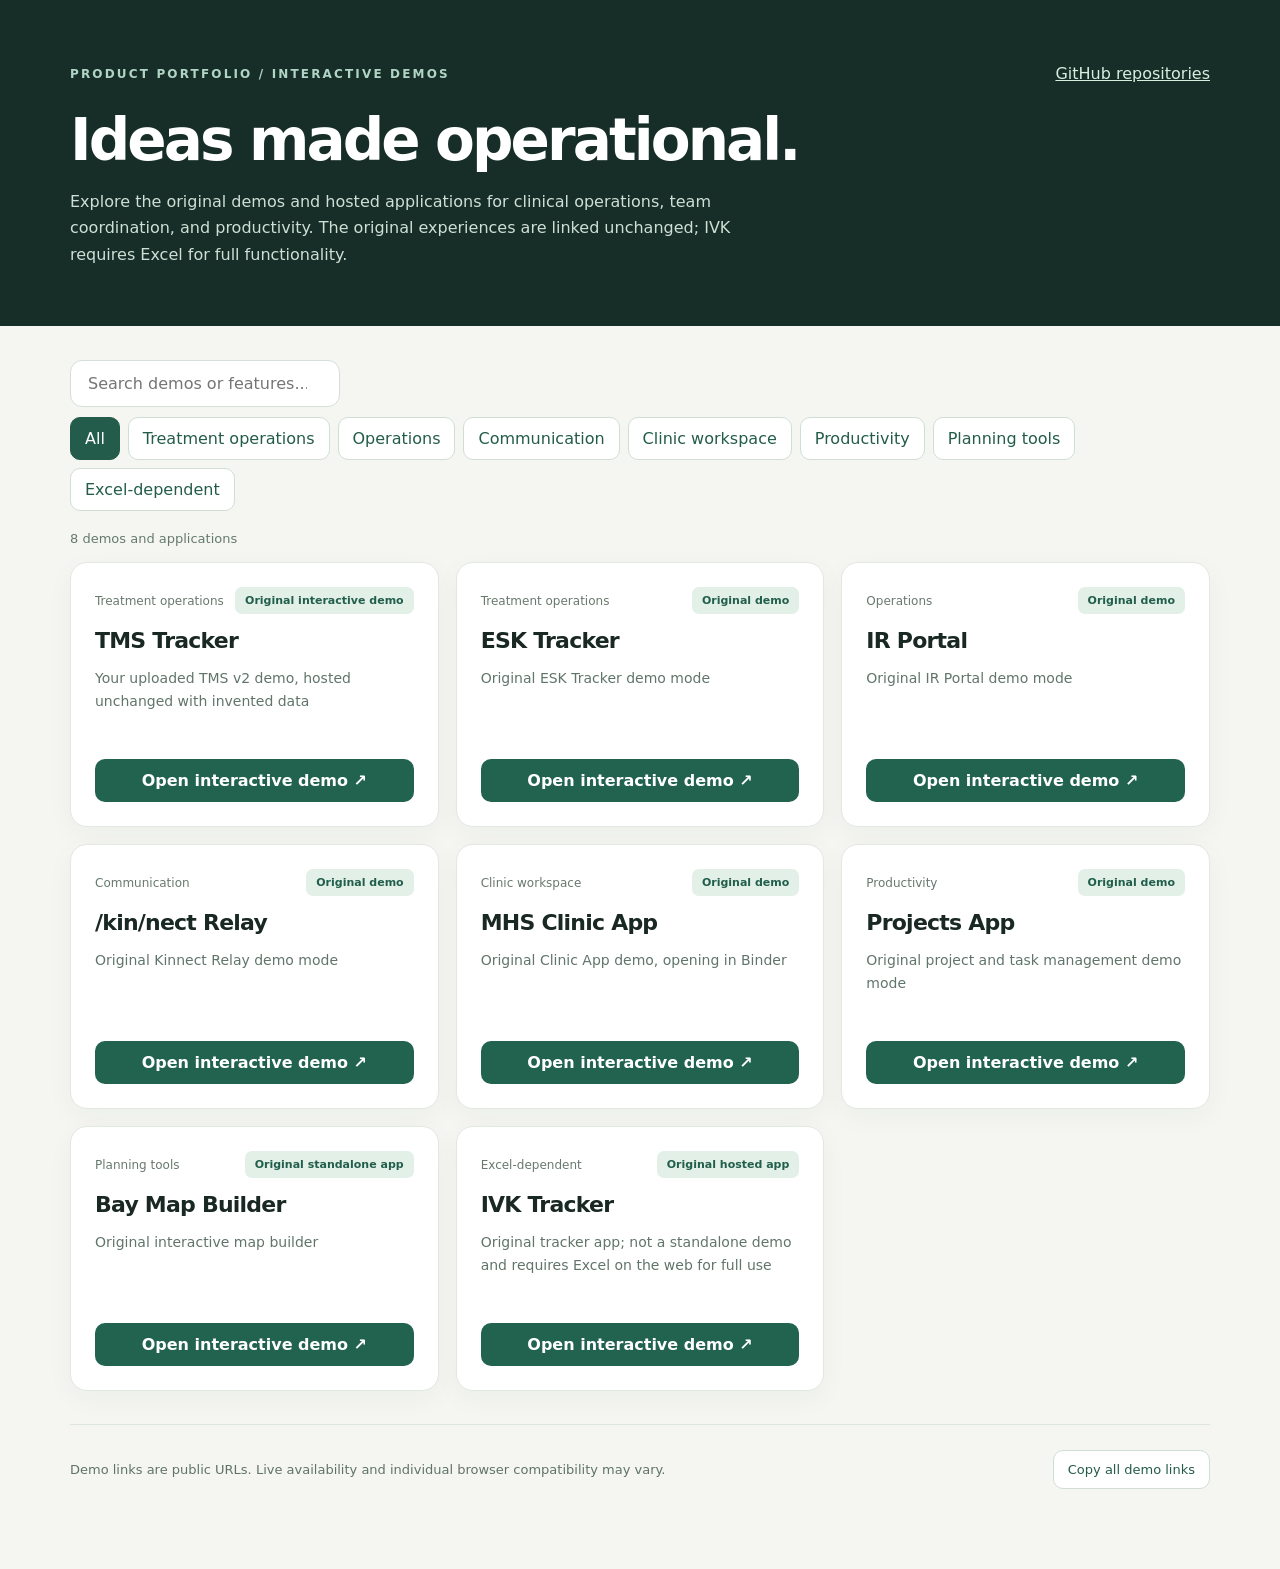
==== showcase/index.html @ 15d0f331 "Use only original interactive demo URLs in showcase; mark IVK as Excel-dependent" ====
<!doctype html><html lang="en"><head><meta charset="utf-8"><meta name="viewport" content="width=device-width,initial-scale=1"><meta name="description" content="Interactive software demonstrations and product prototypes"><title>Demo Library · Product Portfolio</title><style>:root{font-family:Inter,"Segoe UI",system-ui,sans-serif;background:#f5f6f2;color:#192823}*{box-sizing:border-box}body{margin:0}header{background:#172e28;color:#fff;padding:64px max(24px,calc((100vw - 1140px)/2)) 58px}header .kicker{font-size:12px;text-transform:uppercase;letter-spacing:.18em;color:#b0d5c5;font-weight:700}h1{font-size:clamp(35px,5vw,58px);font-weight:650;letter-spacing:-.05em;margin:14px 0 18px;line-height:1.07;max-width:730px}header p{max-width:700px;color:#cfdfd6;font-size:16px;line-height:1.65;margin:0}.headnav{display:flex;justify-content:space-between;align-items:center;gap:12px;flex-wrap:wrap;margin-bottom:26px}header a{color:#d4efe0}main{max-width:1188px;margin:auto;padding:34px 24px 80px}.controls{display:flex;gap:10px;flex-wrap:wrap;align-items:center;justify-content:space-between;margin-bottom:20px}input{padding:13px 17px;border:1px solid #d3dfd8;background:#fff;border-radius:12px;min-width:270px;font:inherit;color:inherit}.filters{display:flex;gap:8px;flex-wrap:wrap}button{font:inherit;cursor:pointer;border:1px solid #d0ded5;border-radius:10px;padding:11px 14px;background:#fff;color:#235c4a}button.active{background:#235c4a;color:white;border-color:#235c4a}.count{font-size:13px;color:#657a6d;margin-bottom:16px}.grid{display:grid;grid-template-columns:repeat(auto-fill,minmax(300px,1fr));gap:17px}.card{background:#fff;border:1px solid #e2e9e1;border-radius:17px;padding:24px;display:flex;flex-direction:column;gap:12px;min-height:265px;box-shadow:0 8px 28px #203c2c0a}.card .top{display:flex;align-items:center;justify-content:space-between;gap:8px}.tag{font-size:11px;font-weight:650;color:#215e4b;background:#e2f0e8;padding:7px 10px;border-radius:7px}.type{font-size:12px;color:#68796e}h2{font-size:22px;letter-spacing:-.035em;margin:2px 0}.desc{font-size:14px;color:#61756a;line-height:1.6;margin:0;flex:1}.card a{color:#fff;background:#21634e;text-decoration:none;text-align:center;border-radius:10px;padding:12px 13px;font-weight:600}.card a:hover{background:#194b3b}.card a:focus-visible,button:focus-visible,input:focus-visible{outline:3px solid #6bb89a;outline-offset:3px}.bottom{display:flex;justify-content:space-between;align-items:center;margin-top:33px;padding-top:25px;border-top:1px solid #dce6de;font-size:13px;color:#607367;gap:16px;flex-wrap:wrap}.bottom a{color:#215e4b}@media(max-width:600px){header{padding:37px 24px}main{padding:24px 16px 55px}input{width:100%;min-width:0}.grid{grid-template-columns:1fr}}</style></head><body><header><div class="headnav"><div class="kicker">Product portfolio / Interactive demos</div><a href="https://github.com/brendannyates" target="_blank" rel="noopener noreferrer">GitHub repositories</a></div><h1>Ideas made operational.</h1><p>Explore the original demos and hosted applications for clinical operations, team coordination, and productivity. The original experiences are linked unchanged; IVK requires Excel for full functionality.</p></header><main><div class="controls"><input id="search" type="search" placeholder="Search demos or features..." aria-label="Search demos"><div class="filters" id="filters"></div></div><div class="count" id="count"></div><div class="grid" id="grid"></div><div class="bottom"><span>Demo links are public URLs. Live availability and individual browser compatibility may vary.</span><button id="copy">Copy all demo links</button></div></main><script>const entries=[["TMS Tracker","Treatment operations","Original interactive demo","Your uploaded TMS v2 demo, hosted unchanged with invented data","https://brendannyates.github.io/tms-tracker/demo-v2-original.html"],["ESK Tracker","Treatment operations","Original demo","Original ESK Tracker demo mode","https://brendannyates.github.io/esk-tracker/taskpane.html?demo=1"],["IR Portal","Operations","Original demo","Original IR Portal demo mode","https://brendannyates.github.io/IR-Portal/taskpane.html?demo=1"],["/kin/nect Relay","Communication","Original demo","Original Kinnect Relay demo mode","https://brendannyates.github.io/kinnect-addin/taskpane.html?demo=1"],["MHS Clinic App","Clinic workspace","Original demo","Original Clinic App demo, opening in Binder","https://brendannyates.github.io/mhs-clinic-app/?demo=1#binder"],["Projects App","Productivity","Original demo","Original project and task management demo mode","https://brendannyates.github.io/projects-app/?demo=1"],["Bay Map Builder","Planning tools","Original standalone app","Original interactive map builder","https://brendannyates.github.io/bay-map-builder/"],["IVK Tracker","Excel-dependent","Original hosted app","Original tracker app; not a standalone demo and requires Excel on the web for full use","https://brendannyates.github.io/ivk-tracker/"]];const filters=["All",...new Set(entries.map(x=>x[1]))];let selected="All";let search=document.getElementById("search"),out=document.getElementById("grid");const esc=s=>String(s).replace(/[&<>"']/g,c=>({"&":"&amp;","<":"&lt;",">":"&gt;",'"':"&quot;","'":"&#39;"}[c]));function render(){document.getElementById("filters").innerHTML=filters.map(t=>'<button class="'+(t===selected?"active":"")+'" data-filter="'+esc(t)+'">'+esc(t)+'</button>').join("");let q=search.value.toLowerCase().trim();let a=entries.filter(x=>(selected==="All"||x[1]===selected)&&x.join(" ").toLowerCase().includes(q));document.getElementById("count").textContent=a.length+" demos and applications";out.innerHTML=a.map(x=>'<article class="card"><div class="top"><span class="type">'+esc(x[1])+'</span><span class="tag">'+esc(x[2])+'</span></div><h2>'+esc(x[0])+'</h2><p class="desc">'+esc(x[3])+'</p><a href="'+esc(x[4])+'" target="_blank" rel="noopener noreferrer">Open interactive demo ↗</a></article>').join("");if(!a.length)out.innerHTML='<p>No matching demos.</p>'};document.getElementById("filters").addEventListener("click",e=>{let b=e.target.closest("button");if(b){selected=b.dataset.filter;render()}});search.addEventListener("input",render);document.getElementById("copy").addEventListener("click",async()=>{let s=entries.map(x=>x[0]+": "+x[4]).join("\n");try{await navigator.clipboard.writeText(s);document.getElementById("copy").textContent="Copied"}catch{let a=document.createElement("textarea");a.value=s;document.body.append(a);a.select();document.execCommand("copy");a.remove();document.getElementById("copy").textContent="Copied"}});render();</script></body></html>
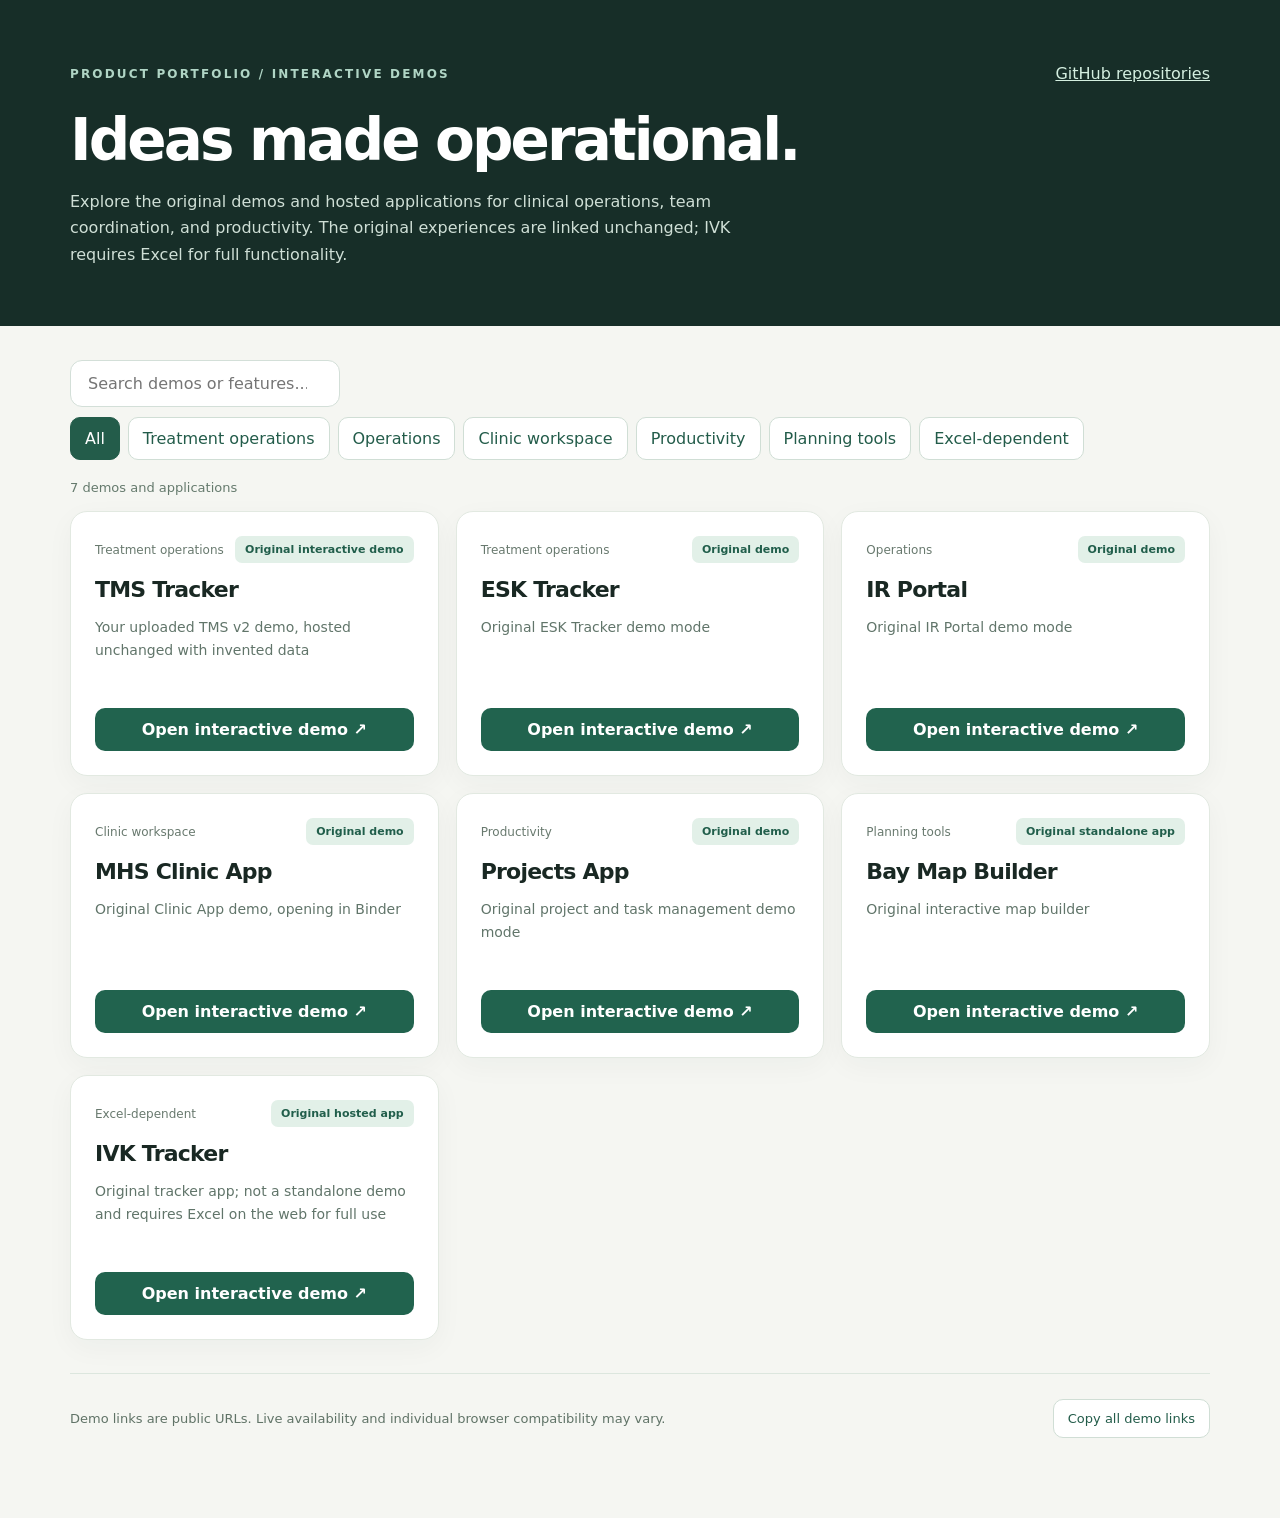
==== commit 2e6cac4a: "Remove Kinnect Relay from master demo directory" ====
--- a/showcase/index.html
+++ b/showcase/index.html
@@ -1 +1 @@
-<!doctype html><html lang="en"><head><meta charset="utf-8"><meta name="viewport" content="width=device-width,initial-scale=1"><meta name="description" content="Interactive software demonstrations and product prototypes"><title>Demo Library · Product Portfolio</title><style>:root{font-family:Inter,"Segoe UI",system-ui,sans-serif;background:#f5f6f2;color:#192823}*{box-sizing:border-box}body{margin:0}header{background:#172e28;color:#fff;padding:64px max(24px,calc((100vw - 1140px)/2)) 58px}header .kicker{font-size:12px;text-transform:uppercase;letter-spacing:.18em;color:#b0d5c5;font-weight:700}h1{font-size:clamp(35px,5vw,58px);font-weight:650;letter-spacing:-.05em;margin:14px 0 18px;line-height:1.07;max-width:730px}header p{max-width:700px;color:#cfdfd6;font-size:16px;line-height:1.65;margin:0}.headnav{display:flex;justify-content:space-between;align-items:center;gap:12px;flex-wrap:wrap;margin-bottom:26px}header a{color:#d4efe0}main{max-width:1188px;margin:auto;padding:34px 24px 80px}.controls{display:flex;gap:10px;flex-wrap:wrap;align-items:center;justify-content:space-between;margin-bottom:20px}input{padding:13px 17px;border:1px solid #d3dfd8;background:#fff;border-radius:12px;min-width:270px;font:inherit;color:inherit}.filters{display:flex;gap:8px;flex-wrap:wrap}button{font:inherit;cursor:pointer;border:1px solid #d0ded5;border-radius:10px;padding:11px 14px;background:#fff;color:#235c4a}button.active{background:#235c4a;color:white;border-color:#235c4a}.count{font-size:13px;color:#657a6d;margin-bottom:16px}.grid{display:grid;grid-template-columns:repeat(auto-fill,minmax(300px,1fr));gap:17px}.card{background:#fff;border:1px solid #e2e9e1;border-radius:17px;padding:24px;display:flex;flex-direction:column;gap:12px;min-height:265px;box-shadow:0 8px 28px #203c2c0a}.card .top{display:flex;align-items:center;justify-content:space-between;gap:8px}.tag{font-size:11px;font-weight:650;color:#215e4b;background:#e2f0e8;padding:7px 10px;border-radius:7px}.type{font-size:12px;color:#68796e}h2{font-size:22px;letter-spacing:-.035em;margin:2px 0}.desc{font-size:14px;color:#61756a;line-height:1.6;margin:0;flex:1}.card a{color:#fff;background:#21634e;text-decoration:none;text-align:center;border-radius:10px;padding:12px 13px;font-weight:600}.card a:hover{background:#194b3b}.card a:focus-visible,button:focus-visible,input:focus-visible{outline:3px solid #6bb89a;outline-offset:3px}.bottom{display:flex;justify-content:space-between;align-items:center;margin-top:33px;padding-top:25px;border-top:1px solid #dce6de;font-size:13px;color:#607367;gap:16px;flex-wrap:wrap}.bottom a{color:#215e4b}@media(max-width:600px){header{padding:37px 24px}main{padding:24px 16px 55px}input{width:100%;min-width:0}.grid{grid-template-columns:1fr}}</style></head><body><header><div class="headnav"><div class="kicker">Product portfolio / Interactive demos</div><a href="https://github.com/brendannyates" target="_blank" rel="noopener noreferrer">GitHub repositories</a></div><h1>Ideas made operational.</h1><p>Explore the original demos and hosted applications for clinical operations, team coordination, and productivity. The original experiences are linked unchanged; IVK requires Excel for full functionality.</p></header><main><div class="controls"><input id="search" type="search" placeholder="Search demos or features..." aria-label="Search demos"><div class="filters" id="filters"></div></div><div class="count" id="count"></div><div class="grid" id="grid"></div><div class="bottom"><span>Demo links are public URLs. Live availability and individual browser compatibility may vary.</span><button id="copy">Copy all demo links</button></div></main><script>const entries=[["TMS Tracker","Treatment operations","Original interactive demo","Your uploaded TMS v2 demo, hosted unchanged with invented data","https://brendannyates.github.io/tms-tracker/demo-v2-original.html"],["ESK Tracker","Treatment operations","Original demo","Original ESK Tracker demo mode","https://brendannyates.github.io/esk-tracker/taskpane.html?demo=1"],["IR Portal","Operations","Original demo","Original IR Portal demo mode","https://brendannyates.github.io/IR-Portal/taskpane.html?demo=1"],["/kin/nect Relay","Communication","Original demo","Original Kinnect Relay demo mode","https://brendannyates.github.io/kinnect-addin/taskpane.html?demo=1"],["MHS Clinic App","Clinic workspace","Original demo","Original Clinic App demo, opening in Binder","https://brendannyates.github.io/mhs-clinic-app/?demo=1#binder"],["Projects App","Productivity","Original demo","Original project and task management demo mode","https://brendannyates.github.io/projects-app/?demo=1"],["Bay Map Builder","Planning tools","Original standalone app","Original interactive map builder","https://brendannyates.github.io/bay-map-builder/"],["IVK Tracker","Excel-dependent","Original hosted app","Original tracker app; not a standalone demo and requires Excel on the web for full use","https://brendannyates.github.io/ivk-tracker/"]];const filters=["All",...new Set(entries.map(x=>x[1]))];let selected="All";let search=document.getElementById("search"),out=document.getElementById("grid");const esc=s=>String(s).replace(/[&<>"']/g,c=>({"&":"&amp;","<":"&lt;",">":"&gt;",'"':"&quot;","'":"&#39;"}[c]));function render(){document.getElementById("filters").innerHTML=filters.map(t=>'<button class="'+(t===selected?"active":"")+'" data-filter="'+esc(t)+'">'+esc(t)+'</button>').join("");let q=search.value.toLowerCase().trim();let a=entries.filter(x=>(selected==="All"||x[1]===selected)&&x.join(" ").toLowerCase().includes(q));document.getElementById("count").textContent=a.length+" demos and applications";out.innerHTML=a.map(x=>'<article class="card"><div class="top"><span class="type">'+esc(x[1])+'</span><span class="tag">'+esc(x[2])+'</span></div><h2>'+esc(x[0])+'</h2><p class="desc">'+esc(x[3])+'</p><a href="'+esc(x[4])+'" target="_blank" rel="noopener noreferrer">Open interactive demo ↗</a></article>').join("");if(!a.length)out.innerHTML='<p>No matching demos.</p>'};document.getElementById("filters").addEventListener("click",e=>{let b=e.target.closest("button");if(b){selected=b.dataset.filter;render()}});search.addEventListener("input",render);document.getElementById("copy").addEventListener("click",async()=>{let s=entries.map(x=>x[0]+": "+x[4]).join("\n");try{await navigator.clipboard.writeText(s);document.getElementById("copy").textContent="Copied"}catch{let a=document.createElement("textarea");a.value=s;document.body.append(a);a.select();document.execCommand("copy");a.remove();document.getElementById("copy").textContent="Copied"}});render();</script></body></html>+<!doctype html><html lang="en"><head><meta charset="utf-8"><meta name="viewport" content="width=device-width,initial-scale=1"><meta name="description" content="Interactive software demonstrations and product prototypes"><title>Demo Library · Product Portfolio</title><style>:root{font-family:Inter,"Segoe UI",system-ui,sans-serif;background:#f5f6f2;color:#192823}*{box-sizing:border-box}body{margin:0}header{background:#172e28;color:#fff;padding:64px max(24px,calc((100vw - 1140px)/2)) 58px}header .kicker{font-size:12px;text-transform:uppercase;letter-spacing:.18em;color:#b0d5c5;font-weight:700}h1{font-size:clamp(35px,5vw,58px);font-weight:650;letter-spacing:-.05em;margin:14px 0 18px;line-height:1.07;max-width:730px}header p{max-width:700px;color:#cfdfd6;font-size:16px;line-height:1.65;margin:0}.headnav{display:flex;justify-content:space-between;align-items:center;gap:12px;flex-wrap:wrap;margin-bottom:26px}header a{color:#d4efe0}main{max-width:1188px;margin:auto;padding:34px 24px 80px}.controls{display:flex;gap:10px;flex-wrap:wrap;align-items:center;justify-content:space-between;margin-bottom:20px}input{padding:13px 17px;border:1px solid #d3dfd8;background:#fff;border-radius:12px;min-width:270px;font:inherit;color:inherit}.filters{display:flex;gap:8px;flex-wrap:wrap}button{font:inherit;cursor:pointer;border:1px solid #d0ded5;border-radius:10px;padding:11px 14px;background:#fff;color:#235c4a}button.active{background:#235c4a;color:white;border-color:#235c4a}.count{font-size:13px;color:#657a6d;margin-bottom:16px}.grid{display:grid;grid-template-columns:repeat(auto-fill,minmax(300px,1fr));gap:17px}.card{background:#fff;border:1px solid #e2e9e1;border-radius:17px;padding:24px;display:flex;flex-direction:column;gap:12px;min-height:265px;box-shadow:0 8px 28px #203c2c0a}.card .top{display:flex;align-items:center;justify-content:space-between;gap:8px}.tag{font-size:11px;font-weight:650;color:#215e4b;background:#e2f0e8;padding:7px 10px;border-radius:7px}.type{font-size:12px;color:#68796e}h2{font-size:22px;letter-spacing:-.035em;margin:2px 0}.desc{font-size:14px;color:#61756a;line-height:1.6;margin:0;flex:1}.card a{color:#fff;background:#21634e;text-decoration:none;text-align:center;border-radius:10px;padding:12px 13px;font-weight:600}.card a:hover{background:#194b3b}.card a:focus-visible,button:focus-visible,input:focus-visible{outline:3px solid #6bb89a;outline-offset:3px}.bottom{display:flex;justify-content:space-between;align-items:center;margin-top:33px;padding-top:25px;border-top:1px solid #dce6de;font-size:13px;color:#607367;gap:16px;flex-wrap:wrap}.bottom a{color:#215e4b}@media(max-width:600px){header{padding:37px 24px}main{padding:24px 16px 55px}input{width:100%;min-width:0}.grid{grid-template-columns:1fr}}</style></head><body><header><div class="headnav"><div class="kicker">Product portfolio / Interactive demos</div><a href="https://github.com/brendannyates" target="_blank" rel="noopener noreferrer">GitHub repositories</a></div><h1>Ideas made operational.</h1><p>Explore the original demos and hosted applications for clinical operations, team coordination, and productivity. The original experiences are linked unchanged; IVK requires Excel for full functionality.</p></header><main><div class="controls"><input id="search" type="search" placeholder="Search demos or features..." aria-label="Search demos"><div class="filters" id="filters"></div></div><div class="count" id="count"></div><div class="grid" id="grid"></div><div class="bottom"><span>Demo links are public URLs. Live availability and individual browser compatibility may vary.</span><button id="copy">Copy all demo links</button></div></main><script>const entries=[["TMS Tracker","Treatment operations","Original interactive demo","Your uploaded TMS v2 demo, hosted unchanged with invented data","https://brendannyates.github.io/tms-tracker/demo-v2-original.html"],["ESK Tracker","Treatment operations","Original demo","Original ESK Tracker demo mode","https://brendannyates.github.io/esk-tracker/taskpane.html?demo=1"],["IR Portal","Operations","Original demo","Original IR Portal demo mode","https://brendannyates.github.io/IR-Portal/taskpane.html?demo=1"],["MHS Clinic App","Clinic workspace","Original demo","Original Clinic App demo, opening in Binder","https://brendannyates.github.io/mhs-clinic-app/?demo=1#binder"],["Projects App","Productivity","Original demo","Original project and task management demo mode","https://brendannyates.github.io/projects-app/?demo=1"],["Bay Map Builder","Planning tools","Original standalone app","Original interactive map builder","https://brendannyates.github.io/bay-map-builder/"],["IVK Tracker","Excel-dependent","Original hosted app","Original tracker app; not a standalone demo and requires Excel on the web for full use","https://brendannyates.github.io/ivk-tracker/"]];const filters=["All",...new Set(entries.map(x=>x[1]))];let selected="All";let search=document.getElementById("search"),out=document.getElementById("grid");const esc=s=>String(s).replace(/[&<>"']/g,c=>({"&":"&amp;","<":"&lt;",">":"&gt;",'"':"&quot;","'":"&#39;"}[c]));function render(){document.getElementById("filters").innerHTML=filters.map(t=>'<button class="'+(t===selected?"active":"")+'" data-filter="'+esc(t)+'">'+esc(t)+'</button>').join("");let q=search.value.toLowerCase().trim();let a=entries.filter(x=>(selected==="All"||x[1]===selected)&&x.join(" ").toLowerCase().includes(q));document.getElementById("count").textContent=a.length+" demos and applications";out.innerHTML=a.map(x=>'<article class="card"><div class="top"><span class="type">'+esc(x[1])+'</span><span class="tag">'+esc(x[2])+'</span></div><h2>'+esc(x[0])+'</h2><p class="desc">'+esc(x[3])+'</p><a href="'+esc(x[4])+'" target="_blank" rel="noopener noreferrer">Open interactive demo ↗</a></article>').join("");if(!a.length)out.innerHTML='<p>No matching demos.</p>'};document.getElementById("filters").addEventListener("click",e=>{let b=e.target.closest("button");if(b){selected=b.dataset.filter;render()}});search.addEventListener("input",render);document.getElementById("copy").addEventListener("click",async()=>{let s=entries.map(x=>x[0]+": "+x[4]).join("\n");try{await navigator.clipboard.writeText(s);document.getElementById("copy").textContent="Copied"}catch{let a=document.createElement("textarea");a.value=s;document.body.append(a);a.select();document.execCommand("copy");a.remove();document.getElementById("copy").textContent="Copied"}});render();</script></body></html>
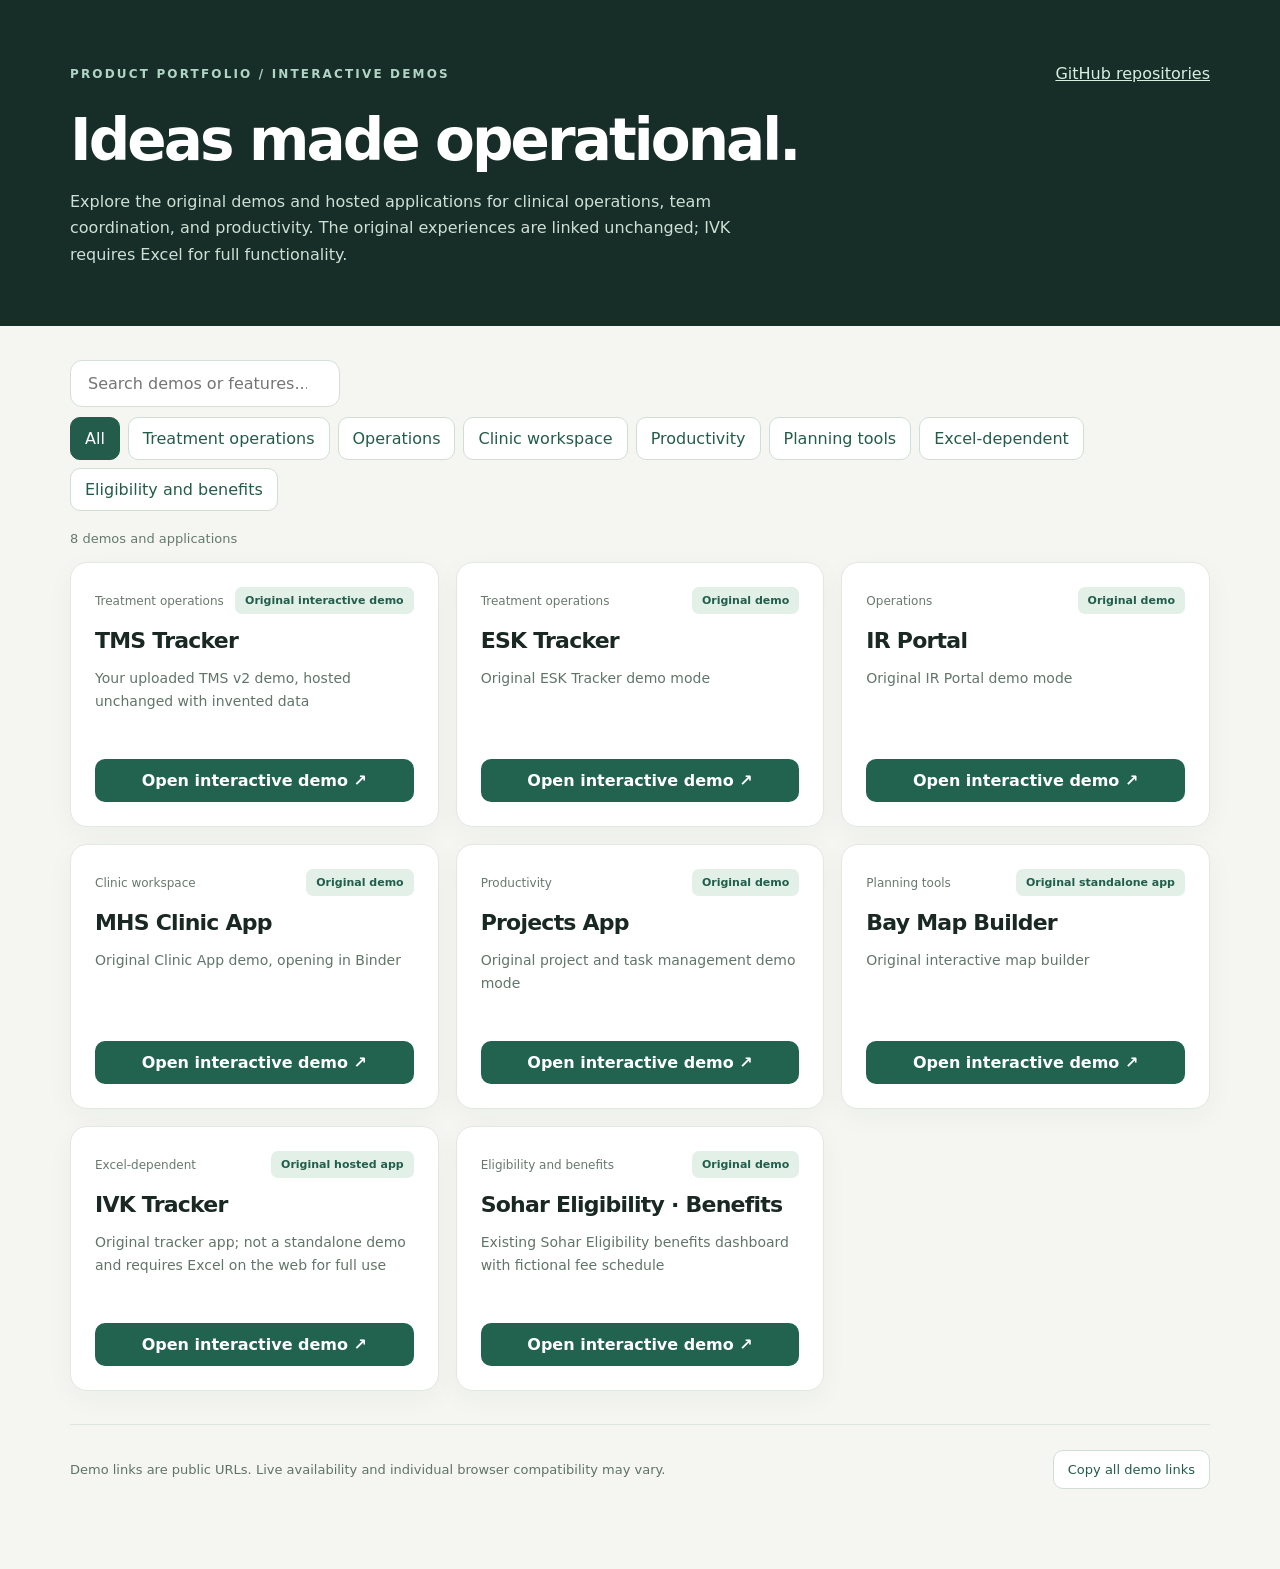
==== commit 76731818: "Add original Sohar Eligibility benefits dashboard demo to master directory" ====
--- a/showcase/index.html
+++ b/showcase/index.html
@@ -1 +1 @@
-<!doctype html><html lang="en"><head><meta charset="utf-8"><meta name="viewport" content="width=device-width,initial-scale=1"><meta name="description" content="Interactive software demonstrations and product prototypes"><title>Demo Library · Product Portfolio</title><style>:root{font-family:Inter,"Segoe UI",system-ui,sans-serif;background:#f5f6f2;color:#192823}*{box-sizing:border-box}body{margin:0}header{background:#172e28;color:#fff;padding:64px max(24px,calc((100vw - 1140px)/2)) 58px}header .kicker{font-size:12px;text-transform:uppercase;letter-spacing:.18em;color:#b0d5c5;font-weight:700}h1{font-size:clamp(35px,5vw,58px);font-weight:650;letter-spacing:-.05em;margin:14px 0 18px;line-height:1.07;max-width:730px}header p{max-width:700px;color:#cfdfd6;font-size:16px;line-height:1.65;margin:0}.headnav{display:flex;justify-content:space-between;align-items:center;gap:12px;flex-wrap:wrap;margin-bottom:26px}header a{color:#d4efe0}main{max-width:1188px;margin:auto;padding:34px 24px 80px}.controls{display:flex;gap:10px;flex-wrap:wrap;align-items:center;justify-content:space-between;margin-bottom:20px}input{padding:13px 17px;border:1px solid #d3dfd8;background:#fff;border-radius:12px;min-width:270px;font:inherit;color:inherit}.filters{display:flex;gap:8px;flex-wrap:wrap}button{font:inherit;cursor:pointer;border:1px solid #d0ded5;border-radius:10px;padding:11px 14px;background:#fff;color:#235c4a}button.active{background:#235c4a;color:white;border-color:#235c4a}.count{font-size:13px;color:#657a6d;margin-bottom:16px}.grid{display:grid;grid-template-columns:repeat(auto-fill,minmax(300px,1fr));gap:17px}.card{background:#fff;border:1px solid #e2e9e1;border-radius:17px;padding:24px;display:flex;flex-direction:column;gap:12px;min-height:265px;box-shadow:0 8px 28px #203c2c0a}.card .top{display:flex;align-items:center;justify-content:space-between;gap:8px}.tag{font-size:11px;font-weight:650;color:#215e4b;background:#e2f0e8;padding:7px 10px;border-radius:7px}.type{font-size:12px;color:#68796e}h2{font-size:22px;letter-spacing:-.035em;margin:2px 0}.desc{font-size:14px;color:#61756a;line-height:1.6;margin:0;flex:1}.card a{color:#fff;background:#21634e;text-decoration:none;text-align:center;border-radius:10px;padding:12px 13px;font-weight:600}.card a:hover{background:#194b3b}.card a:focus-visible,button:focus-visible,input:focus-visible{outline:3px solid #6bb89a;outline-offset:3px}.bottom{display:flex;justify-content:space-between;align-items:center;margin-top:33px;padding-top:25px;border-top:1px solid #dce6de;font-size:13px;color:#607367;gap:16px;flex-wrap:wrap}.bottom a{color:#215e4b}@media(max-width:600px){header{padding:37px 24px}main{padding:24px 16px 55px}input{width:100%;min-width:0}.grid{grid-template-columns:1fr}}</style></head><body><header><div class="headnav"><div class="kicker">Product portfolio / Interactive demos</div><a href="https://github.com/brendannyates" target="_blank" rel="noopener noreferrer">GitHub repositories</a></div><h1>Ideas made operational.</h1><p>Explore the original demos and hosted applications for clinical operations, team coordination, and productivity. The original experiences are linked unchanged; IVK requires Excel for full functionality.</p></header><main><div class="controls"><input id="search" type="search" placeholder="Search demos or features..." aria-label="Search demos"><div class="filters" id="filters"></div></div><div class="count" id="count"></div><div class="grid" id="grid"></div><div class="bottom"><span>Demo links are public URLs. Live availability and individual browser compatibility may vary.</span><button id="copy">Copy all demo links</button></div></main><script>const entries=[["TMS Tracker","Treatment operations","Original interactive demo","Your uploaded TMS v2 demo, hosted unchanged with invented data","https://brendannyates.github.io/tms-tracker/demo-v2-original.html"],["ESK Tracker","Treatment operations","Original demo","Original ESK Tracker demo mode","https://brendannyates.github.io/esk-tracker/taskpane.html?demo=1"],["IR Portal","Operations","Original demo","Original IR Portal demo mode","https://brendannyates.github.io/IR-Portal/taskpane.html?demo=1"],["MHS Clinic App","Clinic workspace","Original demo","Original Clinic App demo, opening in Binder","https://brendannyates.github.io/mhs-clinic-app/?demo=1#binder"],["Projects App","Productivity","Original demo","Original project and task management demo mode","https://brendannyates.github.io/projects-app/?demo=1"],["Bay Map Builder","Planning tools","Original standalone app","Original interactive map builder","https://brendannyates.github.io/bay-map-builder/"],["IVK Tracker","Excel-dependent","Original hosted app","Original tracker app; not a standalone demo and requires Excel on the web for full use","https://brendannyates.github.io/ivk-tracker/"]];const filters=["All",...new Set(entries.map(x=>x[1]))];let selected="All";let search=document.getElementById("search"),out=document.getElementById("grid");const esc=s=>String(s).replace(/[&<>"']/g,c=>({"&":"&amp;","<":"&lt;",">":"&gt;",'"':"&quot;","'":"&#39;"}[c]));function render(){document.getElementById("filters").innerHTML=filters.map(t=>'<button class="'+(t===selected?"active":"")+'" data-filter="'+esc(t)+'">'+esc(t)+'</button>').join("");let q=search.value.toLowerCase().trim();let a=entries.filter(x=>(selected==="All"||x[1]===selected)&&x.join(" ").toLowerCase().includes(q));document.getElementById("count").textContent=a.length+" demos and applications";out.innerHTML=a.map(x=>'<article class="card"><div class="top"><span class="type">'+esc(x[1])+'</span><span class="tag">'+esc(x[2])+'</span></div><h2>'+esc(x[0])+'</h2><p class="desc">'+esc(x[3])+'</p><a href="'+esc(x[4])+'" target="_blank" rel="noopener noreferrer">Open interactive demo ↗</a></article>').join("");if(!a.length)out.innerHTML='<p>No matching demos.</p>'};document.getElementById("filters").addEventListener("click",e=>{let b=e.target.closest("button");if(b){selected=b.dataset.filter;render()}});search.addEventListener("input",render);document.getElementById("copy").addEventListener("click",async()=>{let s=entries.map(x=>x[0]+": "+x[4]).join("\n");try{await navigator.clipboard.writeText(s);document.getElementById("copy").textContent="Copied"}catch{let a=document.createElement("textarea");a.value=s;document.body.append(a);a.select();document.execCommand("copy");a.remove();document.getElementById("copy").textContent="Copied"}});render();</script></body></html>+<!doctype html><html lang="en"><head><meta charset="utf-8"><meta name="viewport" content="width=device-width,initial-scale=1"><meta name="description" content="Interactive software demonstrations and product prototypes"><title>Demo Library · Product Portfolio</title><style>:root{font-family:Inter,"Segoe UI",system-ui,sans-serif;background:#f5f6f2;color:#192823}*{box-sizing:border-box}body{margin:0}header{background:#172e28;color:#fff;padding:64px max(24px,calc((100vw - 1140px)/2)) 58px}header .kicker{font-size:12px;text-transform:uppercase;letter-spacing:.18em;color:#b0d5c5;font-weight:700}h1{font-size:clamp(35px,5vw,58px);font-weight:650;letter-spacing:-.05em;margin:14px 0 18px;line-height:1.07;max-width:730px}header p{max-width:700px;color:#cfdfd6;font-size:16px;line-height:1.65;margin:0}.headnav{display:flex;justify-content:space-between;align-items:center;gap:12px;flex-wrap:wrap;margin-bottom:26px}header a{color:#d4efe0}main{max-width:1188px;margin:auto;padding:34px 24px 80px}.controls{display:flex;gap:10px;flex-wrap:wrap;align-items:center;justify-content:space-between;margin-bottom:20px}input{padding:13px 17px;border:1px solid #d3dfd8;background:#fff;border-radius:12px;min-width:270px;font:inherit;color:inherit}.filters{display:flex;gap:8px;flex-wrap:wrap}button{font:inherit;cursor:pointer;border:1px solid #d0ded5;border-radius:10px;padding:11px 14px;background:#fff;color:#235c4a}button.active{background:#235c4a;color:white;border-color:#235c4a}.count{font-size:13px;color:#657a6d;margin-bottom:16px}.grid{display:grid;grid-template-columns:repeat(auto-fill,minmax(300px,1fr));gap:17px}.card{background:#fff;border:1px solid #e2e9e1;border-radius:17px;padding:24px;display:flex;flex-direction:column;gap:12px;min-height:265px;box-shadow:0 8px 28px #203c2c0a}.card .top{display:flex;align-items:center;justify-content:space-between;gap:8px}.tag{font-size:11px;font-weight:650;color:#215e4b;background:#e2f0e8;padding:7px 10px;border-radius:7px}.type{font-size:12px;color:#68796e}h2{font-size:22px;letter-spacing:-.035em;margin:2px 0}.desc{font-size:14px;color:#61756a;line-height:1.6;margin:0;flex:1}.card a{color:#fff;background:#21634e;text-decoration:none;text-align:center;border-radius:10px;padding:12px 13px;font-weight:600}.card a:hover{background:#194b3b}.card a:focus-visible,button:focus-visible,input:focus-visible{outline:3px solid #6bb89a;outline-offset:3px}.bottom{display:flex;justify-content:space-between;align-items:center;margin-top:33px;padding-top:25px;border-top:1px solid #dce6de;font-size:13px;color:#607367;gap:16px;flex-wrap:wrap}.bottom a{color:#215e4b}@media(max-width:600px){header{padding:37px 24px}main{padding:24px 16px 55px}input{width:100%;min-width:0}.grid{grid-template-columns:1fr}}</style></head><body><header><div class="headnav"><div class="kicker">Product portfolio / Interactive demos</div><a href="https://github.com/brendannyates" target="_blank" rel="noopener noreferrer">GitHub repositories</a></div><h1>Ideas made operational.</h1><p>Explore the original demos and hosted applications for clinical operations, team coordination, and productivity. The original experiences are linked unchanged; IVK requires Excel for full functionality.</p></header><main><div class="controls"><input id="search" type="search" placeholder="Search demos or features..." aria-label="Search demos"><div class="filters" id="filters"></div></div><div class="count" id="count"></div><div class="grid" id="grid"></div><div class="bottom"><span>Demo links are public URLs. Live availability and individual browser compatibility may vary.</span><button id="copy">Copy all demo links</button></div></main><script>const entries=[["TMS Tracker","Treatment operations","Original interactive demo","Your uploaded TMS v2 demo, hosted unchanged with invented data","https://brendannyates.github.io/tms-tracker/demo-v2-original.html"],["ESK Tracker","Treatment operations","Original demo","Original ESK Tracker demo mode","https://brendannyates.github.io/esk-tracker/taskpane.html?demo=1"],["IR Portal","Operations","Original demo","Original IR Portal demo mode","https://brendannyates.github.io/IR-Portal/taskpane.html?demo=1"],["MHS Clinic App","Clinic workspace","Original demo","Original Clinic App demo, opening in Binder","https://brendannyates.github.io/mhs-clinic-app/?demo=1#binder"],["Projects App","Productivity","Original demo","Original project and task management demo mode","https://brendannyates.github.io/projects-app/?demo=1"],["Bay Map Builder","Planning tools","Original standalone app","Original interactive map builder","https://brendannyates.github.io/bay-map-builder/"],["IVK Tracker","Excel-dependent","Original hosted app","Original tracker app; not a standalone demo and requires Excel on the web for full use","https://brendannyates.github.io/ivk-tracker/"],["Sohar Eligibility · Benefits","Eligibility and benefits","Original demo","Existing Sohar Eligibility benefits dashboard with fictional fee schedule","https://brendannyates.github.io/sohar-eligibility-addin/dashboard.html?fees=1&utm_source=chatgpt.com#benefits"]];const filters=["All",...new Set(entries.map(x=>x[1]))];let selected="All";let search=document.getElementById("search"),out=document.getElementById("grid");const esc=s=>String(s).replace(/[&<>"']/g,c=>({"&":"&amp;","<":"&lt;",">":"&gt;",'"':"&quot;","'":"&#39;"}[c]));function render(){document.getElementById("filters").innerHTML=filters.map(t=>'<button class="'+(t===selected?"active":"")+'" data-filter="'+esc(t)+'">'+esc(t)+'</button>').join("");let q=search.value.toLowerCase().trim();let a=entries.filter(x=>(selected==="All"||x[1]===selected)&&x.join(" ").toLowerCase().includes(q));document.getElementById("count").textContent=a.length+" demos and applications";out.innerHTML=a.map(x=>'<article class="card"><div class="top"><span class="type">'+esc(x[1])+'</span><span class="tag">'+esc(x[2])+'</span></div><h2>'+esc(x[0])+'</h2><p class="desc">'+esc(x[3])+'</p><a href="'+esc(x[4])+'" target="_blank" rel="noopener noreferrer">Open interactive demo ↗</a></article>').join("");if(!a.length)out.innerHTML='<p>No matching demos.</p>'};document.getElementById("filters").addEventListener("click",e=>{let b=e.target.closest("button");if(b){selected=b.dataset.filter;render()}});search.addEventListener("input",render);document.getElementById("copy").addEventListener("click",async()=>{let s=entries.map(x=>x[0]+": "+x[4]).join("\n");try{await navigator.clipboard.writeText(s);document.getElementById("copy").textContent="Copied"}catch{let a=document.createElement("textarea");a.value=s;document.body.append(a);a.select();document.execCommand("copy");a.remove();document.getElementById("copy").textContent="Copied"}});render();</script></body></html>
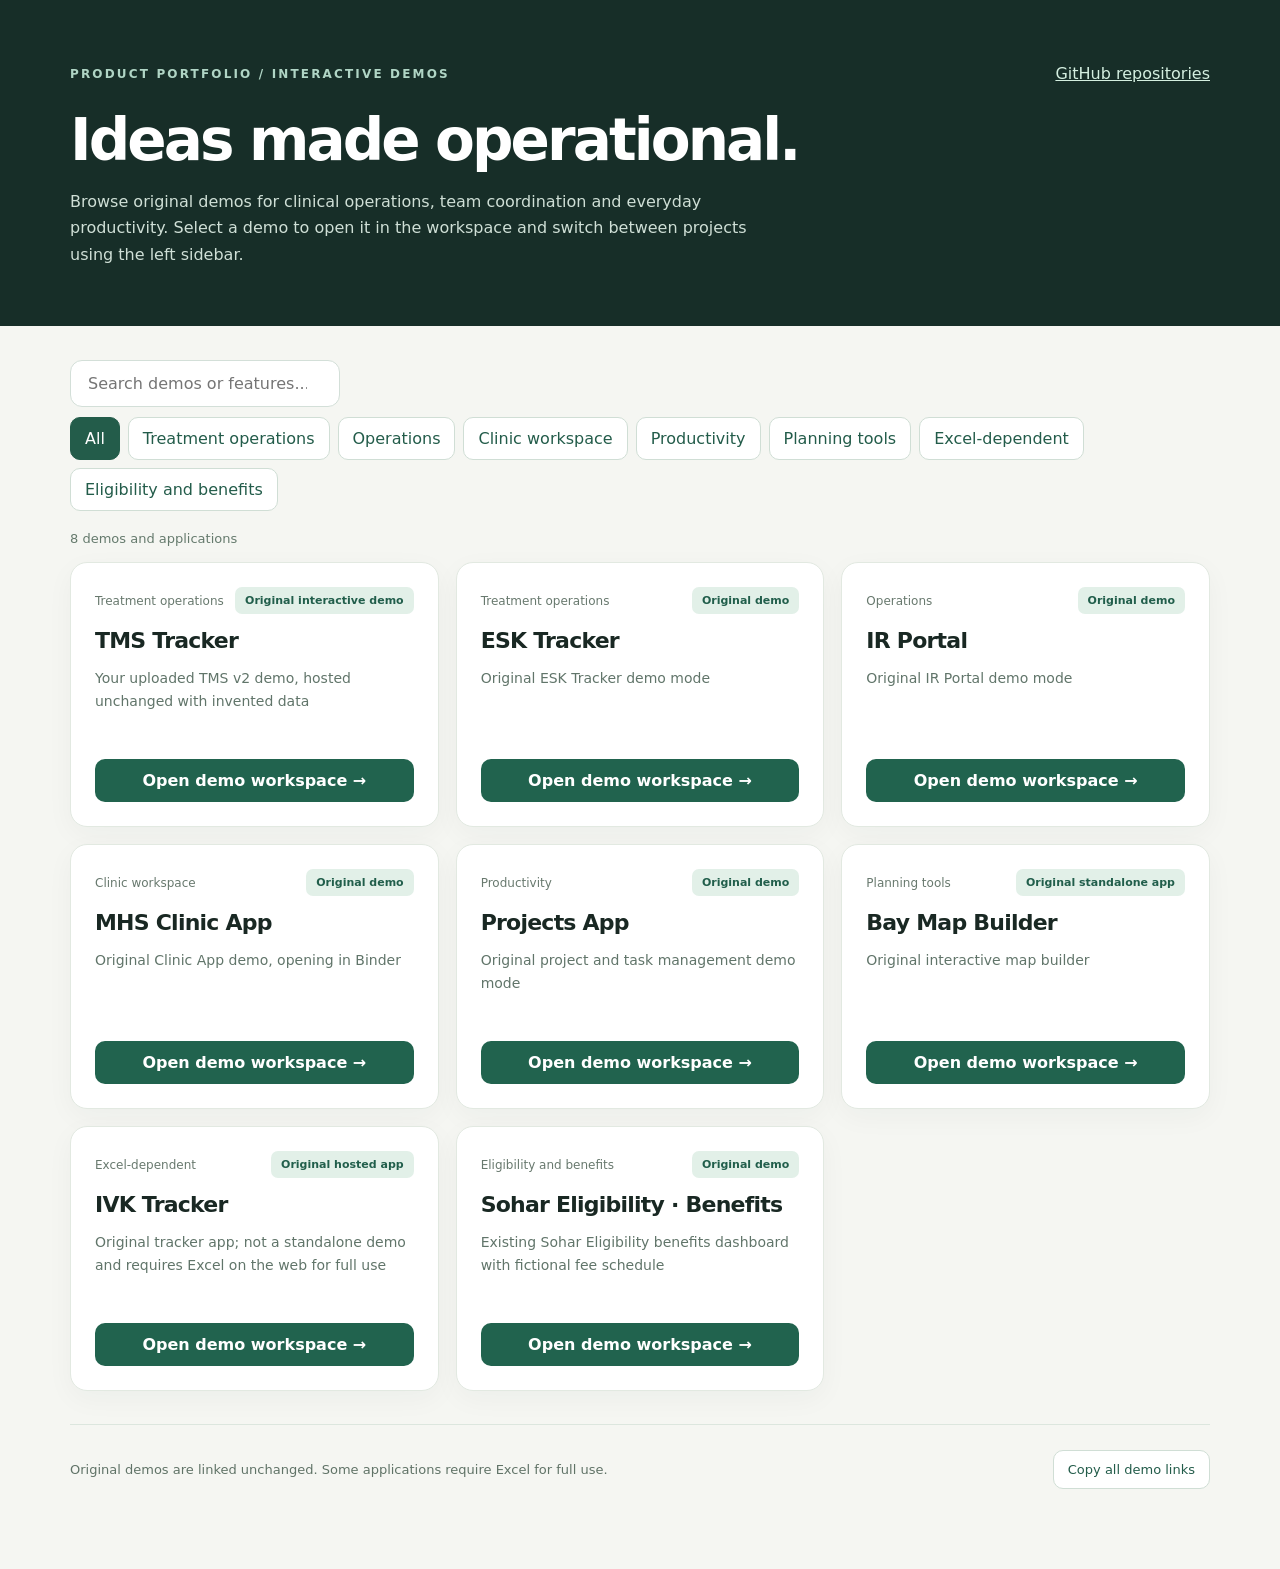
==== commit ed2a821b: "Add persistent sidebar demo workspace with original demos in embedded viewer and new-tab fallback" ====
--- a/showcase/index.html
+++ b/showcase/index.html
@@ -1 +1,101 @@
-<!doctype html><html lang="en"><head><meta charset="utf-8"><meta name="viewport" content="width=device-width,initial-scale=1"><meta name="description" content="Interactive software demonstrations and product prototypes"><title>Demo Library · Product Portfolio</title><style>:root{font-family:Inter,"Segoe UI",system-ui,sans-serif;background:#f5f6f2;color:#192823}*{box-sizing:border-box}body{margin:0}header{background:#172e28;color:#fff;padding:64px max(24px,calc((100vw - 1140px)/2)) 58px}header .kicker{font-size:12px;text-transform:uppercase;letter-spacing:.18em;color:#b0d5c5;font-weight:700}h1{font-size:clamp(35px,5vw,58px);font-weight:650;letter-spacing:-.05em;margin:14px 0 18px;line-height:1.07;max-width:730px}header p{max-width:700px;color:#cfdfd6;font-size:16px;line-height:1.65;margin:0}.headnav{display:flex;justify-content:space-between;align-items:center;gap:12px;flex-wrap:wrap;margin-bottom:26px}header a{color:#d4efe0}main{max-width:1188px;margin:auto;padding:34px 24px 80px}.controls{display:flex;gap:10px;flex-wrap:wrap;align-items:center;justify-content:space-between;margin-bottom:20px}input{padding:13px 17px;border:1px solid #d3dfd8;background:#fff;border-radius:12px;min-width:270px;font:inherit;color:inherit}.filters{display:flex;gap:8px;flex-wrap:wrap}button{font:inherit;cursor:pointer;border:1px solid #d0ded5;border-radius:10px;padding:11px 14px;background:#fff;color:#235c4a}button.active{background:#235c4a;color:white;border-color:#235c4a}.count{font-size:13px;color:#657a6d;margin-bottom:16px}.grid{display:grid;grid-template-columns:repeat(auto-fill,minmax(300px,1fr));gap:17px}.card{background:#fff;border:1px solid #e2e9e1;border-radius:17px;padding:24px;display:flex;flex-direction:column;gap:12px;min-height:265px;box-shadow:0 8px 28px #203c2c0a}.card .top{display:flex;align-items:center;justify-content:space-between;gap:8px}.tag{font-size:11px;font-weight:650;color:#215e4b;background:#e2f0e8;padding:7px 10px;border-radius:7px}.type{font-size:12px;color:#68796e}h2{font-size:22px;letter-spacing:-.035em;margin:2px 0}.desc{font-size:14px;color:#61756a;line-height:1.6;margin:0;flex:1}.card a{color:#fff;background:#21634e;text-decoration:none;text-align:center;border-radius:10px;padding:12px 13px;font-weight:600}.card a:hover{background:#194b3b}.card a:focus-visible,button:focus-visible,input:focus-visible{outline:3px solid #6bb89a;outline-offset:3px}.bottom{display:flex;justify-content:space-between;align-items:center;margin-top:33px;padding-top:25px;border-top:1px solid #dce6de;font-size:13px;color:#607367;gap:16px;flex-wrap:wrap}.bottom a{color:#215e4b}@media(max-width:600px){header{padding:37px 24px}main{padding:24px 16px 55px}input{width:100%;min-width:0}.grid{grid-template-columns:1fr}}</style></head><body><header><div class="headnav"><div class="kicker">Product portfolio / Interactive demos</div><a href="https://github.com/brendannyates" target="_blank" rel="noopener noreferrer">GitHub repositories</a></div><h1>Ideas made operational.</h1><p>Explore the original demos and hosted applications for clinical operations, team coordination, and productivity. The original experiences are linked unchanged; IVK requires Excel for full functionality.</p></header><main><div class="controls"><input id="search" type="search" placeholder="Search demos or features..." aria-label="Search demos"><div class="filters" id="filters"></div></div><div class="count" id="count"></div><div class="grid" id="grid"></div><div class="bottom"><span>Demo links are public URLs. Live availability and individual browser compatibility may vary.</span><button id="copy">Copy all demo links</button></div></main><script>const entries=[["TMS Tracker","Treatment operations","Original interactive demo","Your uploaded TMS v2 demo, hosted unchanged with invented data","https://brendannyates.github.io/tms-tracker/demo-v2-original.html"],["ESK Tracker","Treatment operations","Original demo","Original ESK Tracker demo mode","https://brendannyates.github.io/esk-tracker/taskpane.html?demo=1"],["IR Portal","Operations","Original demo","Original IR Portal demo mode","https://brendannyates.github.io/IR-Portal/taskpane.html?demo=1"],["MHS Clinic App","Clinic workspace","Original demo","Original Clinic App demo, opening in Binder","https://brendannyates.github.io/mhs-clinic-app/?demo=1#binder"],["Projects App","Productivity","Original demo","Original project and task management demo mode","https://brendannyates.github.io/projects-app/?demo=1"],["Bay Map Builder","Planning tools","Original standalone app","Original interactive map builder","https://brendannyates.github.io/bay-map-builder/"],["IVK Tracker","Excel-dependent","Original hosted app","Original tracker app; not a standalone demo and requires Excel on the web for full use","https://brendannyates.github.io/ivk-tracker/"],["Sohar Eligibility · Benefits","Eligibility and benefits","Original demo","Existing Sohar Eligibility benefits dashboard with fictional fee schedule","https://brendannyates.github.io/sohar-eligibility-addin/dashboard.html?fees=1&utm_source=chatgpt.com#benefits"]];const filters=["All",...new Set(entries.map(x=>x[1]))];let selected="All";let search=document.getElementById("search"),out=document.getElementById("grid");const esc=s=>String(s).replace(/[&<>"']/g,c=>({"&":"&amp;","<":"&lt;",">":"&gt;",'"':"&quot;","'":"&#39;"}[c]));function render(){document.getElementById("filters").innerHTML=filters.map(t=>'<button class="'+(t===selected?"active":"")+'" data-filter="'+esc(t)+'">'+esc(t)+'</button>').join("");let q=search.value.toLowerCase().trim();let a=entries.filter(x=>(selected==="All"||x[1]===selected)&&x.join(" ").toLowerCase().includes(q));document.getElementById("count").textContent=a.length+" demos and applications";out.innerHTML=a.map(x=>'<article class="card"><div class="top"><span class="type">'+esc(x[1])+'</span><span class="tag">'+esc(x[2])+'</span></div><h2>'+esc(x[0])+'</h2><p class="desc">'+esc(x[3])+'</p><a href="'+esc(x[4])+'" target="_blank" rel="noopener noreferrer">Open interactive demo ↗</a></article>').join("");if(!a.length)out.innerHTML='<p>No matching demos.</p>'};document.getElementById("filters").addEventListener("click",e=>{let b=e.target.closest("button");if(b){selected=b.dataset.filter;render()}});search.addEventListener("input",render);document.getElementById("copy").addEventListener("click",async()=>{let s=entries.map(x=>x[0]+": "+x[4]).join("\n");try{await navigator.clipboard.writeText(s);document.getElementById("copy").textContent="Copied"}catch{let a=document.createElement("textarea");a.value=s;document.body.append(a);a.select();document.execCommand("copy");a.remove();document.getElementById("copy").textContent="Copied"}});render();</script></body></html>+<!doctype html>
+<html lang="en"><head><meta charset="utf-8"><meta name="viewport" content="width=device-width,initial-scale=1">
+<meta name="description" content="Original interactive demos and product previews">
+<title>Demo Library · Product Portfolio</title>
+<style>
+:root{font-family:Inter,"Segoe UI",system-ui,sans-serif;color:#192823;background:#f5f6f2}
+*{box-sizing:border-box}body{margin:0}button,input{font:inherit}button{cursor:pointer}
+a:focus-visible,button:focus-visible,input:focus-visible{outline:3px solid #64b99a;outline-offset:3px}
+header{background:#172e28;color:white;padding:64px max(24px,calc((100vw - 1140px)/2)) 58px}
+header .kicker{font-size:12px;text-transform:uppercase;letter-spacing:.18em;color:#b0d5c5;font-weight:700}
+h1{font-size:clamp(35px,5vw,58px);font-weight:650;letter-spacing:-.05em;margin:14px 0 18px;line-height:1.07;max-width:730px}
+header p{max-width:700px;color:#cfdfd6;font-size:16px;line-height:1.65;margin:0}
+.headnav{display:flex;justify-content:space-between;align-items:center;gap:12px;flex-wrap:wrap;margin-bottom:26px}
+header a{color:#d4efe0}
+main{max-width:1188px;margin:auto;padding:34px 24px 80px}
+.controls{display:flex;gap:10px;flex-wrap:wrap;align-items:center;justify-content:space-between;margin-bottom:20px}
+input{padding:13px 17px;border:1px solid #d3dfd8;background:#fff;border-radius:12px;min-width:270px;color:inherit}
+.filters{display:flex;gap:8px;flex-wrap:wrap}
+button.filter{border:1px solid #d0ded5;border-radius:10px;padding:11px 14px;background:#fff;color:#235c4a}
+button.filter.active{background:#235c4a;color:white;border-color:#235c4a}
+.count{font-size:13px;color:#657a6d;margin-bottom:16px}
+.grid{display:grid;grid-template-columns:repeat(auto-fill,minmax(300px,1fr));gap:17px}
+.card{background:#fff;border:1px solid #e2e9e1;border-radius:17px;padding:24px;display:flex;flex-direction:column;gap:12px;min-height:265px;box-shadow:0 8px 28px #203c2c0a}
+.card .top{display:flex;align-items:center;justify-content:space-between;gap:8px}
+.tag{font-size:11px;font-weight:650;color:#215e4b;background:#e2f0e8;padding:7px 10px;border-radius:7px}
+.type{font-size:12px;color:#68796e}
+h2{font-size:22px;letter-spacing:-.035em;margin:2px 0}
+.desc{font-size:14px;color:#61756a;line-height:1.6;margin:0;flex:1}
+.card button.launch{border:0;color:#fff;background:#21634e;border-radius:10px;padding:12px 13px;font-weight:600}
+.card button.launch:hover,.mainbtn:hover{background:#194b3b}
+.bottom{display:flex;justify-content:space-between;align-items:center;margin-top:33px;padding-top:25px;border-top:1px solid #dce6de;font-size:13px;color:#607367;gap:16px;flex-wrap:wrap}
+.bottom button{border:1px solid #d0ded5;background:#fff;border-radius:10px;padding:11px 14px;color:#235c4a}
+#workspace[hidden],#library[hidden]{display:none!important}
+#workspace{position:fixed;inset:0;z-index:20;display:grid;grid-template-columns:246px minmax(0,1fr);background:#f5f6f2}
+.side{background:#172e28;color:white;display:flex;flex-direction:column;min-height:0;overflow:auto;padding:22px 12px}
+.sidehead{padding:3px 12px 18px;border-bottom:1px solid #ffffff20}
+.sidehead strong{font-size:16px;letter-spacing:-.025em}.sidehead small{display:block;color:#aec7bb;font-size:11px;margin-top:5px}
+.side nav{padding:12px 0;display:flex;flex-direction:column;gap:4px}
+.side nav button{width:100%;background:transparent;border:0;border-radius:9px;color:#d6e5dc;text-align:left;padding:12px 14px;font-size:13px}
+.side nav button[aria-current="page"]{background:#315f50;color:#fff;font-weight:700}
+.side nav button:hover{background:#345b4e}
+.side nav button small{display:block;color:#b8cabf;font-size:11px;margin-top:3px}
+.sidefoot{margin-top:auto;border-top:1px solid #ffffff20;padding:14px 10px 4px}
+.sidefoot button{color:#d6e5dc;border:1px solid #8ba99b55;background:transparent;border-radius:9px;padding:10px 12px;width:100%;text-align:left}
+.viewer{min-width:0;display:flex;flex-direction:column;min-height:0}
+.viewhead{display:flex;align-items:center;justify-content:space-between;gap:12px;background:#fff;border-bottom:1px solid #e3e9e3;padding:11px 18px;min-height:66px}
+.viewhead strong{font-size:15px}.viewhead span{display:block;font-size:12px;color:#607367;margin-top:2px}
+.viewactions{display:flex;gap:8px;align-items:center;flex-wrap:wrap}
+.viewactions a,.viewactions button{border:1px solid #cbdcd2;border-radius:8px;padding:10px 12px;text-decoration:none;color:#205c49;background:#fff;font-size:13px;white-space:nowrap}
+.viewactions a:hover,.viewactions button:hover{background:#e6f1eb}
+#iframe{width:100%;height:100%;border:0;background:white;flex:1}
+.vnote{font-size:12px;padding:8px 17px;background:#e9f0eb;color:#51685c;border-top:1px solid #dce7de}
+#mobiletoggle{display:none}
+@media(max-width:760px){
+header{padding:37px 24px}main{padding:24px 16px 55px}input{width:100%;min-width:0}.grid{grid-template-columns:1fr}
+#workspace{grid-template-columns:minmax(0,1fr)}.side{position:absolute;top:66px;bottom:0;left:0;width:min(270px,85vw);box-shadow:8px 0 30px #001b1850;z-index:4}
+#workspace:not(.navopen) .side{display:none}
+#mobiletoggle{display:block}
+.viewhead{padding:8px 12px}
+.viewactions a,.viewactions button{padding:8px;font-size:12px}
+.viewhead span{display:none}
+.vnote{font-size:11px}
+}
+</style></head>
+<body>
+<div id="library">
+<header><div class="headnav"><div class="kicker">Product portfolio / Interactive demos</div><a href="https://github.com/brendannyates" target="_blank" rel="noopener noreferrer">GitHub repositories</a></div>
+<h1>Ideas made operational.</h1><p>Browse original demos for clinical operations, team coordination and everyday productivity. Select a demo to open it in the workspace and switch between projects using the left sidebar.</p></header>
+<main><div class="controls"><input id="search" type="search" placeholder="Search demos or features..." aria-label="Search demos"><div class="filters" id="filters"></div></div><div class="count" id="count"></div><div class="grid" id="grid"></div>
+<div class="bottom"><span>Original demos are linked unchanged. Some applications require Excel for full use.</span><button id="copy">Copy all demo links</button></div></main>
+</div>
+<section id="workspace" hidden aria-label="Interactive demo workspace">
+<aside class="side" id="side"><div class="sidehead"><strong>Demo Library</strong><small>Switch between original demos</small></div><nav id="sidenav" aria-label="Choose demo"></nav><div class="sidefoot"><button id="backLibrary">← All demos</button></div></aside>
+<div class="viewer"><div class="viewhead"><div class="viewactions"><button id="mobiletoggle" aria-label="Toggle demo navigation">☰ Demos</button><div><strong id="viewTitle"></strong><span id="viewCategory"></span></div></div>
+<div class="viewactions"><button id="reload" title="Reload the current demo">↻ Reload</button><a id="external" href="#" target="_blank" rel="noopener noreferrer">Open in new tab ↗</a><button id="exit" aria-label="Back to all demos">✕</button></div></div>
+<iframe id="iframe" title="Selected original demo" referrerpolicy="strict-origin-when-cross-origin" allow="clipboard-read; clipboard-write; fullscreen"></iframe>
+<div class="vnote">Showing the original hosted application. If a demo doesn't display in the viewer, select “Open in new tab.”</div>
+</div></section>
+<script>
+const entries=[["TMS Tracker","Treatment operations","Original interactive demo","Your uploaded TMS v2 demo, hosted unchanged with invented data","https://brendannyates.github.io/tms-tracker/demo-v2-original.html"],["ESK Tracker","Treatment operations","Original demo","Original ESK Tracker demo mode","https://brendannyates.github.io/esk-tracker/taskpane.html?demo=1"],["IR Portal","Operations","Original demo","Original IR Portal demo mode","https://brendannyates.github.io/IR-Portal/taskpane.html?demo=1"],["MHS Clinic App","Clinic workspace","Original demo","Original Clinic App demo, opening in Binder","https://brendannyates.github.io/mhs-clinic-app/?demo=1#binder"],["Projects App","Productivity","Original demo","Original project and task management demo mode","https://brendannyates.github.io/projects-app/?demo=1"],["Bay Map Builder","Planning tools","Original standalone app","Original interactive map builder","https://brendannyates.github.io/bay-map-builder/"],["IVK Tracker","Excel-dependent","Original hosted app","Original tracker app; not a standalone demo and requires Excel on the web for full use","https://brendannyates.github.io/ivk-tracker/"],["Sohar Eligibility · Benefits","Eligibility and benefits","Original demo","Existing Sohar Eligibility benefits dashboard with fictional fee schedule","https://brendannyates.github.io/sohar-eligibility-addin/dashboard.html?fees=1&utm_source=chatgpt.com#benefits"]];
+const filters=["All",...new Set(entries.map(x=>x[1]))];
+let selected="All",current=-1;
+const $=id=>document.getElementById(id);
+const esc=s=>String(s).replace(/[&<>"']/g,c=>({"&":"&amp;","<":"&lt;",">":"&gt;",'"':"&quot;","'":"&#39;"}[c]));
+function render(){ $("filters").innerHTML=filters.map(t=>'<button class="filter '+(t===selected?"active":"")+'" data-filter="'+esc(t)+'">'+esc(t)+'</button>').join("");
+const q=$("search").value.toLowerCase().trim(),items=entries.map((e,i)=>({e,i})).filter(({e})=>(selected==="All"||e[1]===selected)&&e.join(" ").toLowerCase().includes(q));
+$("count").textContent=items.length+" demos and applications";
+$("grid").innerHTML=items.length?items.map(({e,i})=>'<article class="card"><div class="top"><span class="type">'+esc(e[1])+'</span><span class="tag">'+esc(e[2])+'</span></div><h2>'+esc(e[0])+'</h2><p class="desc">'+esc(e[3])+'</p><button class="launch" data-id="'+i+'">Open demo workspace →</button></article>').join(""):'<p>No matching demos.</p>'}
+function show(index,push=true){if(index<0||index>=entries.length)return;current=index;const e=entries[index];$("workspace").hidden=false;$("library").hidden=true;document.body.style.overflow="hidden";$("viewTitle").textContent=e[0];$("viewCategory").textContent=e[1];$("external").href=e[4];$("iframe").src=e[4];$("iframe").title=e[0]+" original demo";$("sidenav").innerHTML=entries.map((x,i)=>'<button data-id="'+i+'" '+(i===index?'aria-current="page"':'')+'>'+esc(x[0])+'<small>'+esc(x[1])+'</small></button>').join("");$("workspace").classList.remove("navopen");if(push)history.pushState({demo:index},"","#demo="+index)}
+function home(push=true){current=-1;$("workspace").hidden=true;$("library").hidden=false;$("iframe").removeAttribute("src");document.body.style.overflow="";if(push)history.pushState({},"",location.pathname+location.search)}
+$("grid").addEventListener("click",e=>{const b=e.target.closest("button[data-id]");if(b)show(+b.dataset.id)});
+$("sidenav").addEventListener("click",e=>{const b=e.target.closest("button[data-id]");if(b)show(+b.dataset.id)});
+$("filters").addEventListener("click",e=>{const b=e.target.closest("button[data-filter]");if(b){selected=b.dataset.filter;render()}});
+$("search").addEventListener("input",render);
+$("mobiletoggle").addEventListener("click",()=>$("workspace").classList.toggle("navopen"));
+$("backLibrary").addEventListener("click",()=>home());$("exit").addEventListener("click",()=>home());
+$("reload").addEventListener("click",()=>{if(current>=0)$("iframe").src=entries[current][4]});
+$("copy").addEventListener("click",async()=>{const value=entries.map(x=>x[0]+": "+x[4]).join("\n");try{await navigator.clipboard.writeText(value);$("copy").textContent="Copied"}catch{$("copy").textContent="Copy unavailable"}});
+function sync(){const m=location.hash.match(/^#demo=(\d+)$/);if(m&&entries[+m[1]])show(+m[1],false);else home(false)}
+window.addEventListener("popstate",sync);window.addEventListener("hashchange",sync);render();sync();
+</script></body></html>
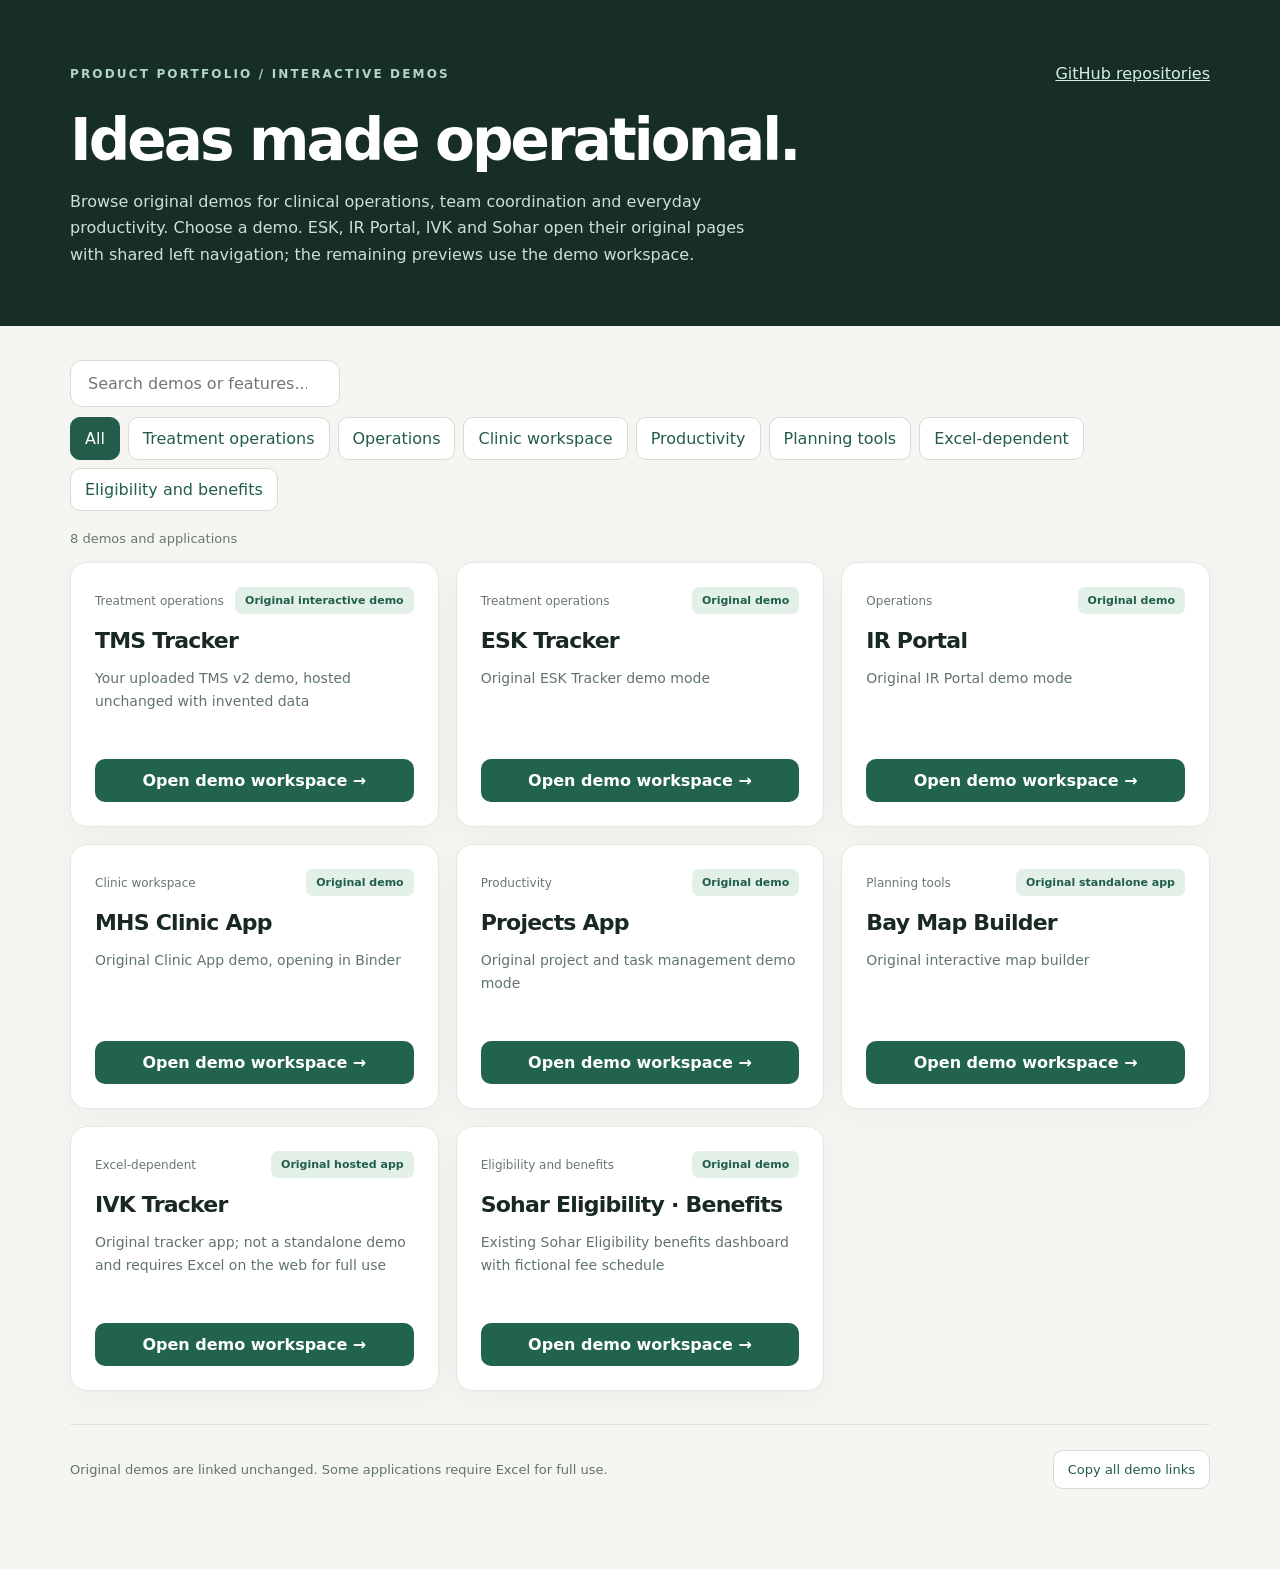
==== commit fcd4080c: "Open ESK, IR, IVK and Sohar directly with consistent sidebar rather than blocked iframes" ====
--- a/showcase/index.html
+++ b/showcase/index.html
@@ -48,7 +48,7 @@
 .viewactions{display:flex;gap:8px;align-items:center;flex-wrap:wrap}
 .viewactions a,.viewactions button{border:1px solid #cbdcd2;border-radius:8px;padding:10px 12px;text-decoration:none;color:#205c49;background:#fff;font-size:13px;white-space:nowrap}
 .viewactions a:hover,.viewactions button:hover{background:#e6f1eb}
-#iframe{width:100%;height:100%;border:0;background:white;flex:1}
+.frames{position:relative;flex:1;min-height:0;background:#fff}.frames iframe{position:absolute;inset:0;width:100%;height:100%;border:0;background:#fff}.frames iframe[hidden]{display:none!important}
 .vnote{font-size:12px;padding:8px 17px;background:#e9f0eb;color:#51685c;border-top:1px solid #dce7de}
 #mobiletoggle{display:none}
 @media(max-width:760px){
@@ -65,7 +65,7 @@
 <body>
 <div id="library">
 <header><div class="headnav"><div class="kicker">Product portfolio / Interactive demos</div><a href="https://github.com/brendannyates" target="_blank" rel="noopener noreferrer">GitHub repositories</a></div>
-<h1>Ideas made operational.</h1><p>Browse original demos for clinical operations, team coordination and everyday productivity. Select a demo to open it in the workspace and switch between projects using the left sidebar.</p></header>
+<h1>Ideas made operational.</h1><p>Browse original demos for clinical operations, team coordination and everyday productivity. Choose a demo. ESK, IR Portal, IVK and Sohar open their original pages with shared left navigation; the remaining previews use the demo workspace.</p></header>
 <main><div class="controls"><input id="search" type="search" placeholder="Search demos or features..." aria-label="Search demos"><div class="filters" id="filters"></div></div><div class="count" id="count"></div><div class="grid" id="grid"></div>
 <div class="bottom"><span>Original demos are linked unchanged. Some applications require Excel for full use.</span><button id="copy">Copy all demo links</button></div></main>
 </div>
@@ -73,8 +73,8 @@
 <aside class="side" id="side"><div class="sidehead"><strong>Demo Library</strong><small>Switch between original demos</small></div><nav id="sidenav" aria-label="Choose demo"></nav><div class="sidefoot"><button id="backLibrary">← All demos</button></div></aside>
 <div class="viewer"><div class="viewhead"><div class="viewactions"><button id="mobiletoggle" aria-label="Toggle demo navigation">☰ Demos</button><div><strong id="viewTitle"></strong><span id="viewCategory"></span></div></div>
 <div class="viewactions"><button id="reload" title="Reload the current demo">↻ Reload</button><a id="external" href="#" target="_blank" rel="noopener noreferrer">Open in new tab ↗</a><button id="exit" aria-label="Back to all demos">✕</button></div></div>
-<iframe id="iframe" title="Selected original demo" referrerpolicy="strict-origin-when-cross-origin" allow="clipboard-read; clipboard-write; fullscreen"></iframe>
-<div class="vnote">Showing the original hosted application. If a demo doesn't display in the viewer, select “Open in new tab.”</div>
+<div id="frames" class="frames" aria-label="Embedded original demos"></div>
+<div class="vnote" id="demoHint">Original demos open in the embedded viewer. Use Open in new tab if necessary.</div>
 </div></section>
 <script>
 const entries=[["TMS Tracker","Treatment operations","Original interactive demo","Your uploaded TMS v2 demo, hosted unchanged with invented data","https://brendannyates.github.io/tms-tracker/demo-v2-original.html"],["ESK Tracker","Treatment operations","Original demo","Original ESK Tracker demo mode","https://brendannyates.github.io/esk-tracker/taskpane.html?demo=1"],["IR Portal","Operations","Original demo","Original IR Portal demo mode","https://brendannyates.github.io/IR-Portal/taskpane.html?demo=1"],["MHS Clinic App","Clinic workspace","Original demo","Original Clinic App demo, opening in Binder","https://brendannyates.github.io/mhs-clinic-app/?demo=1#binder"],["Projects App","Productivity","Original demo","Original project and task management demo mode","https://brendannyates.github.io/projects-app/?demo=1"],["Bay Map Builder","Planning tools","Original standalone app","Original interactive map builder","https://brendannyates.github.io/bay-map-builder/"],["IVK Tracker","Excel-dependent","Original hosted app","Original tracker app; not a standalone demo and requires Excel on the web for full use","https://brendannyates.github.io/ivk-tracker/"],["Sohar Eligibility · Benefits","Eligibility and benefits","Original demo","Existing Sohar Eligibility benefits dashboard with fictional fee schedule","https://brendannyates.github.io/sohar-eligibility-addin/dashboard.html?fees=1&utm_source=chatgpt.com#benefits"]];
@@ -86,15 +86,46 @@
 const q=$("search").value.toLowerCase().trim(),items=entries.map((e,i)=>({e,i})).filter(({e})=>(selected==="All"||e[1]===selected)&&e.join(" ").toLowerCase().includes(q));
 $("count").textContent=items.length+" demos and applications";
 $("grid").innerHTML=items.length?items.map(({e,i})=>'<article class="card"><div class="top"><span class="type">'+esc(e[1])+'</span><span class="tag">'+esc(e[2])+'</span></div><h2>'+esc(e[0])+'</h2><p class="desc">'+esc(e[3])+'</p><button class="launch" data-id="'+i+'">Open demo workspace →</button></article>').join(""):'<p>No matching demos.</p>'}
-function show(index,push=true){if(index<0||index>=entries.length)return;current=index;const e=entries[index];$("workspace").hidden=false;$("library").hidden=true;document.body.style.overflow="hidden";$("viewTitle").textContent=e[0];$("viewCategory").textContent=e[1];$("external").href=e[4];$("iframe").src=e[4];$("iframe").title=e[0]+" original demo";$("sidenav").innerHTML=entries.map((x,i)=>'<button data-id="'+i+'" '+(i===index?'aria-current="page"':'')+'>'+esc(x[0])+'<small>'+esc(x[1])+'</small></button>').join("");$("workspace").classList.remove("navopen");if(push)history.pushState({demo:index},"","#demo="+index)}
-function home(push=true){current=-1;$("workspace").hidden=true;$("library").hidden=false;$("iframe").removeAttribute("src");document.body.style.overflow="";if(push)history.pushState({},"",location.pathname+location.search)}
+const loadedFrames=new Map();
+function frameFor(index){
+ if(loadedFrames.has(index))return loadedFrames.get(index);
+ const f=document.createElement("iframe");
+ f.title=entries[index][0]+" original demo";
+ f.setAttribute("referrerpolicy","strict-origin-when-cross-origin");
+ f.setAttribute("allow","clipboard-read; clipboard-write; fullscreen");
+ f.dataset.demoIndex=String(index);
+ $("frames").appendChild(f);
+ loadedFrames.set(index,f);
+ f.src=entries[index][4];
+ return f;
+}
+function showcaseUrl(index) {
+ const e=entries[index];const u=new URL(e[4]);
+ if(e[0]==="IVK Tracker")u.pathname="/ivk-tracker/taskpane.html";
+ u.searchParams.set("showcase","1");return u.href;
+}
+function show(index,push=true){
+ if([1,2,6,7].includes(index)){window.location.assign(showcaseUrl(index));return;}
+
+ if(index<0||index>=entries.length)return;current=index;
+ const e=entries[index];$("workspace").hidden=false;$("library").hidden=true;document.body.style.overflow="hidden";
+ $("viewTitle").textContent=e[0];$("viewCategory").textContent=e[1];$("external").href=e[4];
+ const active=frameFor(index);
+ for(const [i,f] of loadedFrames)f.hidden=i!==index;
+ active.hidden=false;
+ $("sidenav").innerHTML=entries.map((x,i)=>'<button data-id="'+i+'" '+(i===index?'aria-current="page"':'')+'>'+esc(x[0])+'<small>'+esc(x[1])+'</small></button>').join("");
+ $("workspace").classList.remove("navopen");
+ $("demoHint").textContent=e[0]==="IVK Tracker"?"IVK's original hosted app requires Excel on the web. This is the original application page, not a standalone fake-data demo.":"Original demo view. Open in new tab if embedding is blocked.";
+ if(push)history.pushState({demo:index},"","#demo="+index);
+}
+function home(push=true){current=-1;$("workspace").hidden=true;$("library").hidden=false;document.body.style.overflow="";if(push)history.pushState({},"",location.pathname+location.search)}
 $("grid").addEventListener("click",e=>{const b=e.target.closest("button[data-id]");if(b)show(+b.dataset.id)});
 $("sidenav").addEventListener("click",e=>{const b=e.target.closest("button[data-id]");if(b)show(+b.dataset.id)});
 $("filters").addEventListener("click",e=>{const b=e.target.closest("button[data-filter]");if(b){selected=b.dataset.filter;render()}});
 $("search").addEventListener("input",render);
 $("mobiletoggle").addEventListener("click",()=>$("workspace").classList.toggle("navopen"));
 $("backLibrary").addEventListener("click",()=>home());$("exit").addEventListener("click",()=>home());
-$("reload").addEventListener("click",()=>{if(current>=0)$("iframe").src=entries[current][4]});
+$("reload").addEventListener("click",()=>{if(current>=0)loadedFrames.get(current).src=entries[current][4]});
 $("copy").addEventListener("click",async()=>{const value=entries.map(x=>x[0]+": "+x[4]).join("\n");try{await navigator.clipboard.writeText(value);$("copy").textContent="Copied"}catch{$("copy").textContent="Copy unavailable"}});
 function sync(){const m=location.hash.match(/^#demo=(\d+)$/);if(m&&entries[+m[1]])show(+m[1],false);else home(false)}
 window.addEventListener("popstate",sync);window.addEventListener("hashchange",sync);render();sync();
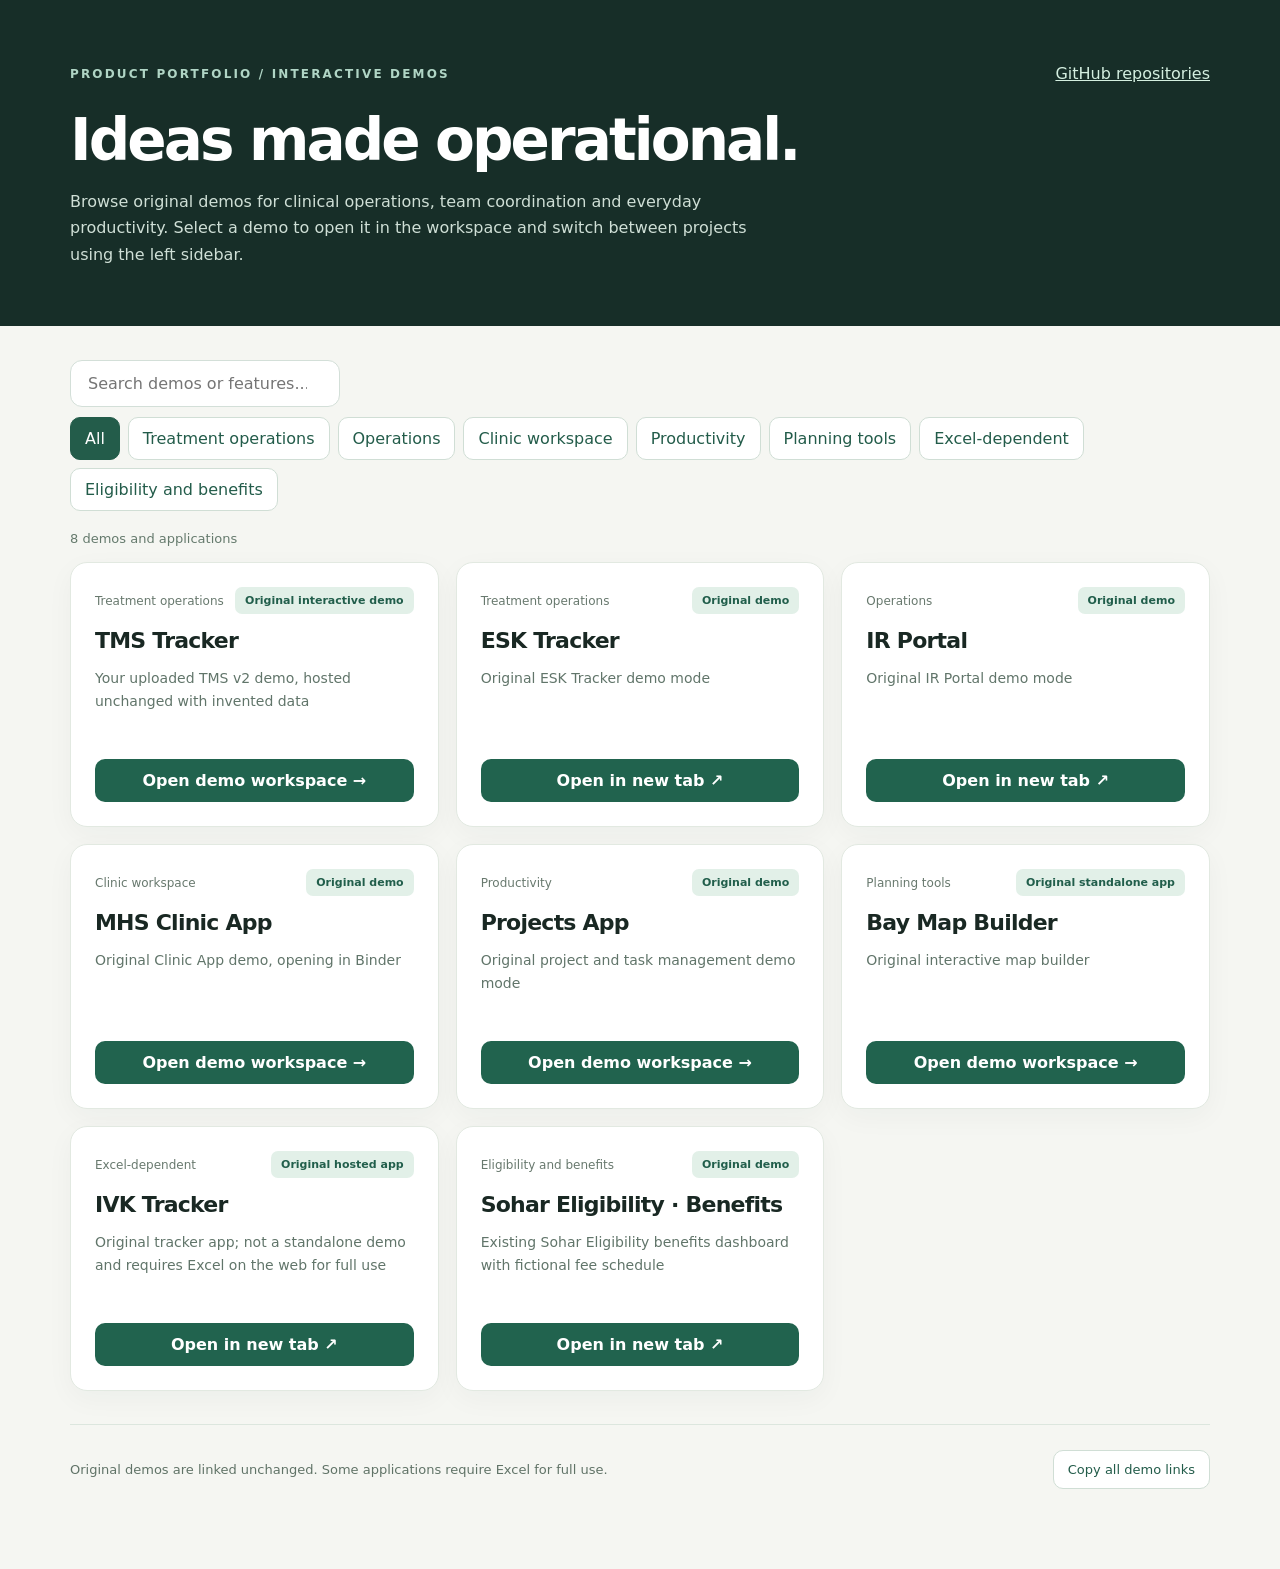
==== commit 448e536b: "Restore embedded sidebar workspace; open incompatible original demos in new tabs" ====
--- a/showcase/index.html
+++ b/showcase/index.html
@@ -65,7 +65,7 @@
 <body>
 <div id="library">
 <header><div class="headnav"><div class="kicker">Product portfolio / Interactive demos</div><a href="https://github.com/brendannyates" target="_blank" rel="noopener noreferrer">GitHub repositories</a></div>
-<h1>Ideas made operational.</h1><p>Browse original demos for clinical operations, team coordination and everyday productivity. Choose a demo. ESK, IR Portal, IVK and Sohar open their original pages with shared left navigation; the remaining previews use the demo workspace.</p></header>
+<h1>Ideas made operational.</h1><p>Browse original demos for clinical operations, team coordination and everyday productivity. Select a demo to open it in the workspace and switch between projects using the left sidebar.</p></header>
 <main><div class="controls"><input id="search" type="search" placeholder="Search demos or features..." aria-label="Search demos"><div class="filters" id="filters"></div></div><div class="count" id="count"></div><div class="grid" id="grid"></div>
 <div class="bottom"><span>Original demos are linked unchanged. Some applications require Excel for full use.</span><button id="copy">Copy all demo links</button></div></main>
 </div>
@@ -85,7 +85,7 @@
 function render(){ $("filters").innerHTML=filters.map(t=>'<button class="filter '+(t===selected?"active":"")+'" data-filter="'+esc(t)+'">'+esc(t)+'</button>').join("");
 const q=$("search").value.toLowerCase().trim(),items=entries.map((e,i)=>({e,i})).filter(({e})=>(selected==="All"||e[1]===selected)&&e.join(" ").toLowerCase().includes(q));
 $("count").textContent=items.length+" demos and applications";
-$("grid").innerHTML=items.length?items.map(({e,i})=>'<article class="card"><div class="top"><span class="type">'+esc(e[1])+'</span><span class="tag">'+esc(e[2])+'</span></div><h2>'+esc(e[0])+'</h2><p class="desc">'+esc(e[3])+'</p><button class="launch" data-id="'+i+'">Open demo workspace →</button></article>').join(""):'<p>No matching demos.</p>'}
+$("grid").innerHTML=items.length?items.map(({e,i})=>'<article class="card"><div class="top"><span class="type">'+esc(e[1])+'</span><span class="tag">'+esc(e[2])+'</span></div><h2>'+esc(e[0])+'</h2><p class="desc">'+esc(e[3])+'</p><button class="launch" data-id="'+i+'">'+(newTabDemos.has(e[0])?'Open in new tab ↗':'Open demo workspace →')+'</button></article>').join(""):'<p>No matching demos.</p>'}
 const loadedFrames=new Map();
 function frameFor(index){
  if(loadedFrames.has(index))return loadedFrames.get(index);
@@ -93,29 +93,21 @@
  f.title=entries[index][0]+" original demo";
  f.setAttribute("referrerpolicy","strict-origin-when-cross-origin");
  f.setAttribute("allow","clipboard-read; clipboard-write; fullscreen");
- f.dataset.demoIndex=String(index);
- $("frames").appendChild(f);
- loadedFrames.set(index,f);
- f.src=entries[index][4];
- return f;
+ f.hidden=true;f.src=entries[index][4];$("frames").appendChild(f);
+ loadedFrames.set(index,f);return f;
 }
-function showcaseUrl(index) {
- const e=entries[index];const u=new URL(e[4]);
- if(e[0]==="IVK Tracker")u.pathname="/ivk-tracker/taskpane.html";
- u.searchParams.set("showcase","1");return u.href;
-}
+const newTabDemos=new Set(["ESK Tracker","IR Portal","IVK Tracker","Sohar Eligibility · Benefits"]);
 function show(index,push=true){
- if([1,2,6,7].includes(index)){window.location.assign(showcaseUrl(index));return;}
-
+ if(index<0||index>=entries.length)return;
+ if(newTabDemos.has(entries[index][0])){window.open(entries[index][4],"_blank","noopener,noreferrer");return;}
  if(index<0||index>=entries.length)return;current=index;
  const e=entries[index];$("workspace").hidden=false;$("library").hidden=true;document.body.style.overflow="hidden";
  $("viewTitle").textContent=e[0];$("viewCategory").textContent=e[1];$("external").href=e[4];
- const active=frameFor(index);
  for(const [i,f] of loadedFrames)f.hidden=i!==index;
- active.hidden=false;
+ frameFor(index).hidden=false;
  $("sidenav").innerHTML=entries.map((x,i)=>'<button data-id="'+i+'" '+(i===index?'aria-current="page"':'')+'>'+esc(x[0])+'<small>'+esc(x[1])+'</small></button>').join("");
  $("workspace").classList.remove("navopen");
- $("demoHint").textContent=e[0]==="IVK Tracker"?"IVK's original hosted app requires Excel on the web. This is the original application page, not a standalone fake-data demo.":"Original demo view. Open in new tab if embedding is blocked.";
+ $("demoHint").textContent=e[0]==="IVK Tracker"?"IVK's original hosted app requires Excel on the web. This is the original application page, not a standalone fake-data demo.":"Original demo embedded unchanged. Previously visited demos retain their state while you switch. Open in new tab if embedding is blocked.";
  if(push)history.pushState({demo:index},"","#demo="+index);
 }
 function home(push=true){current=-1;$("workspace").hidden=true;$("library").hidden=false;document.body.style.overflow="";if(push)history.pushState({},"",location.pathname+location.search)}
